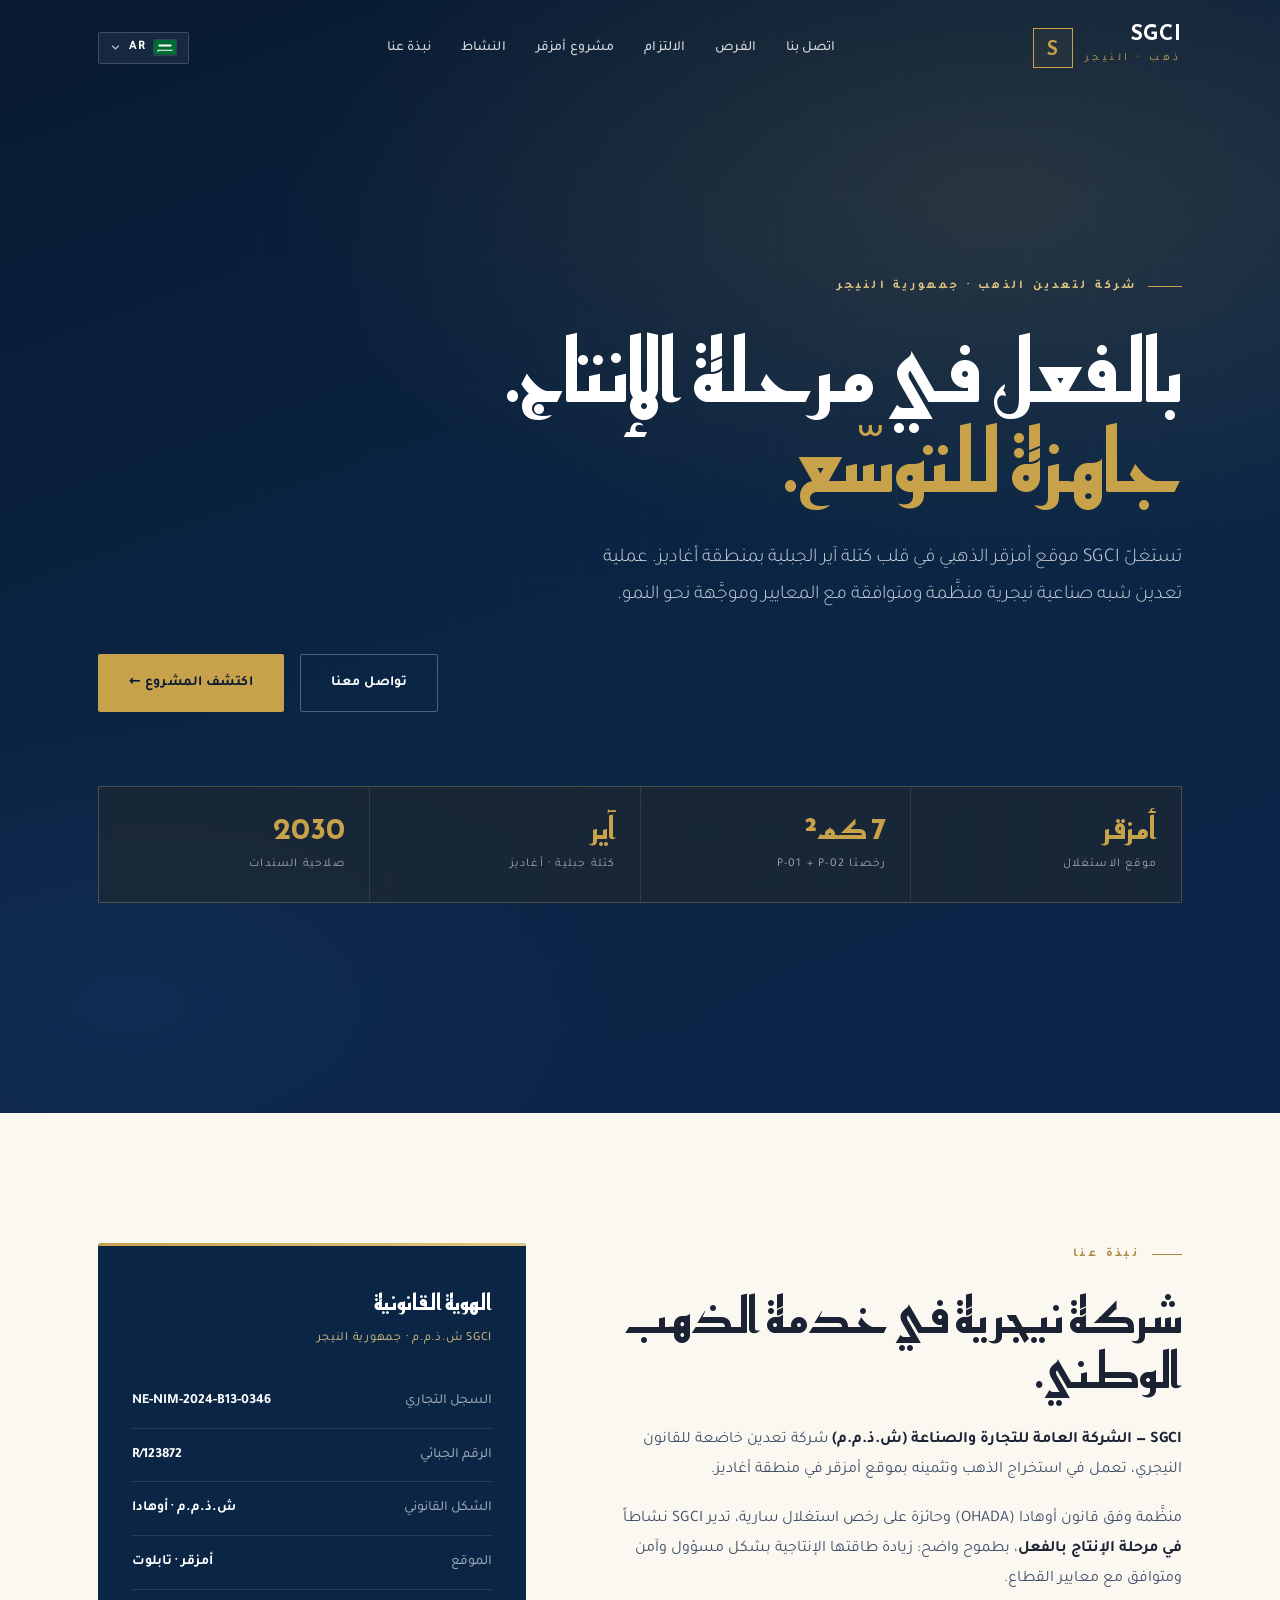
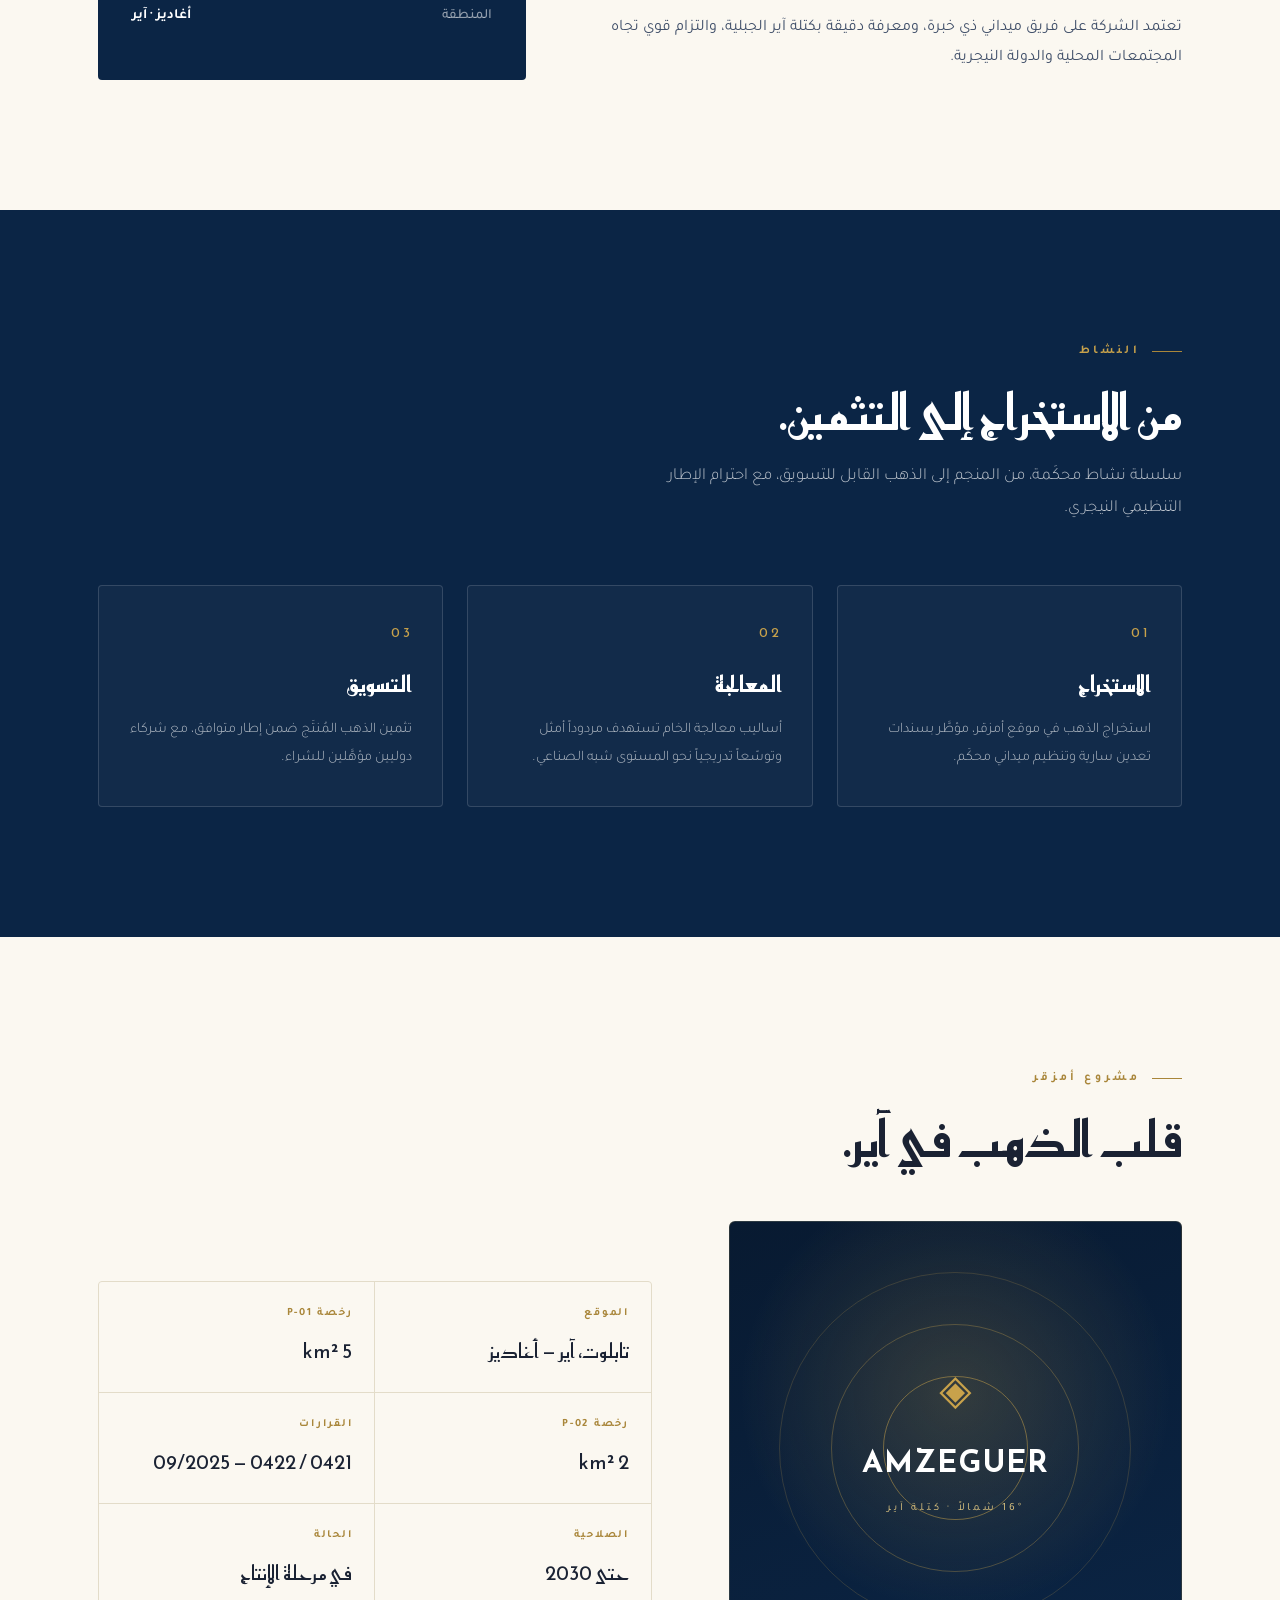
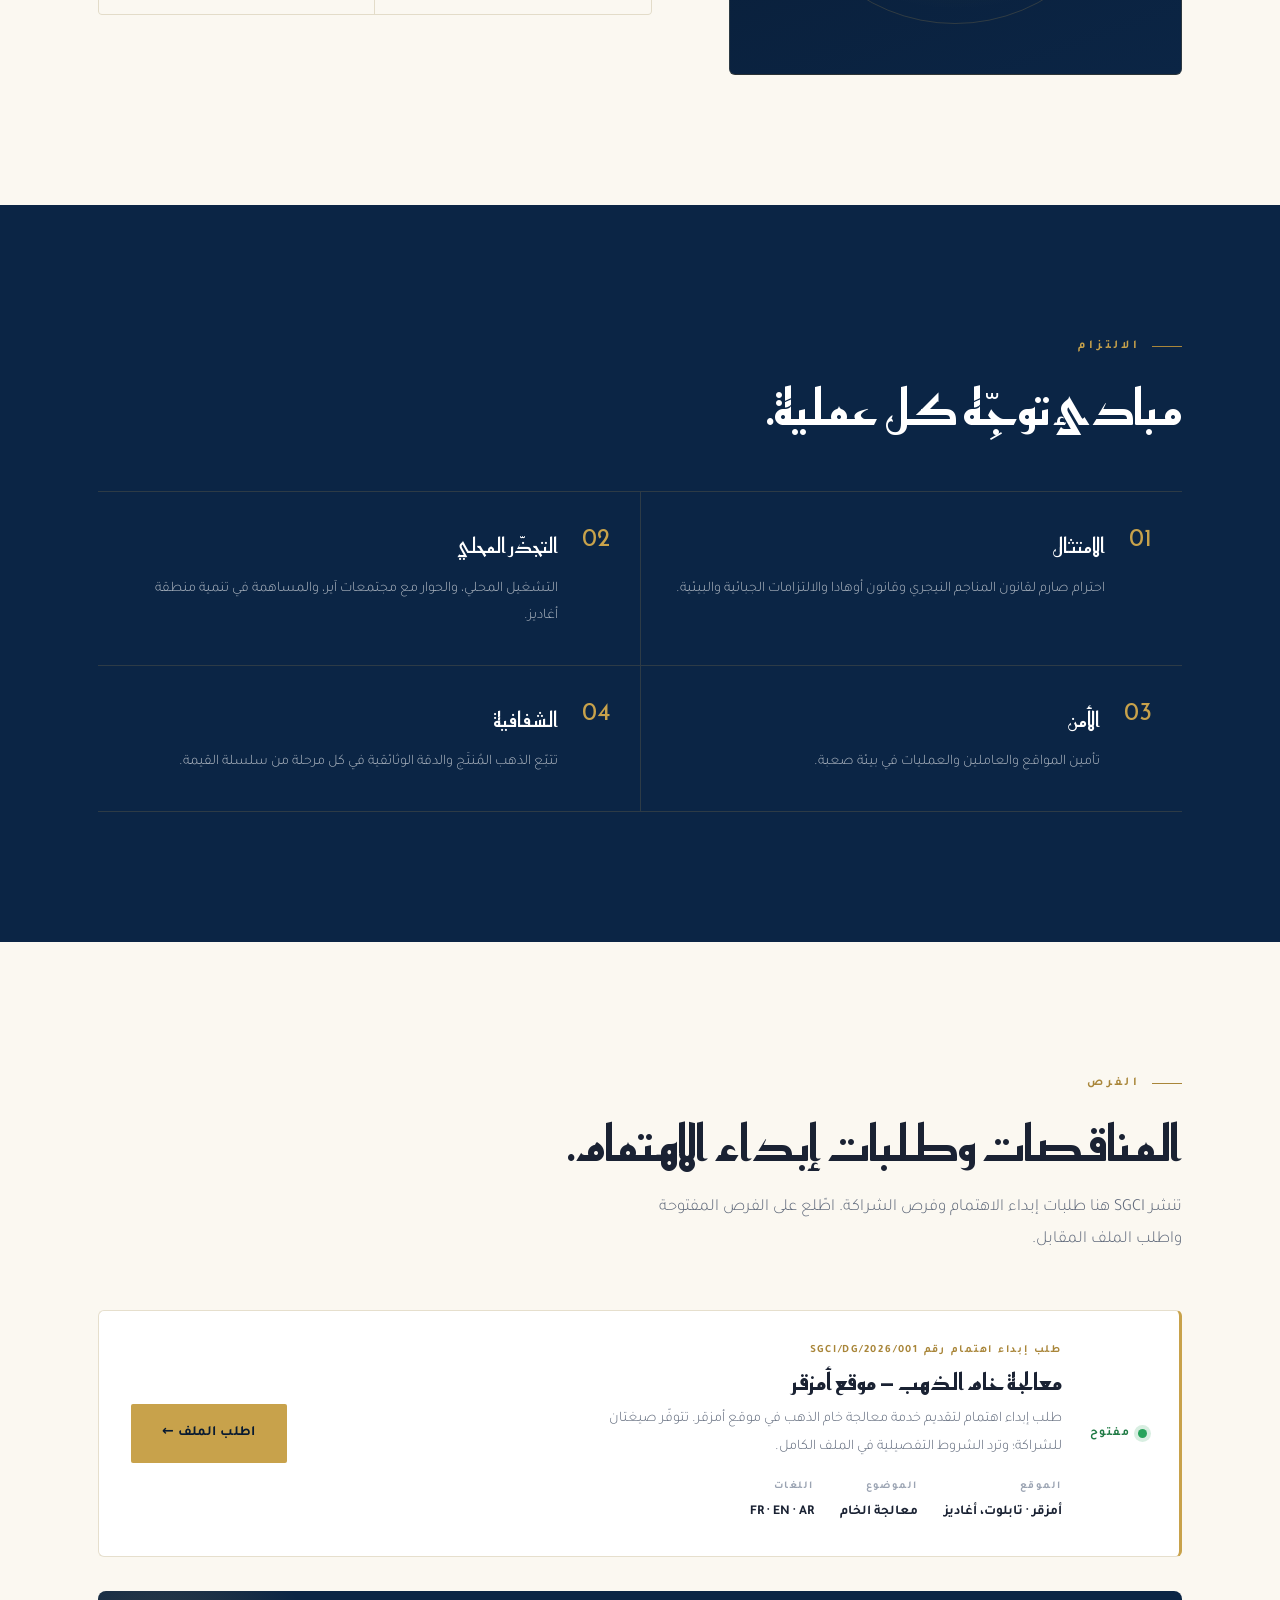
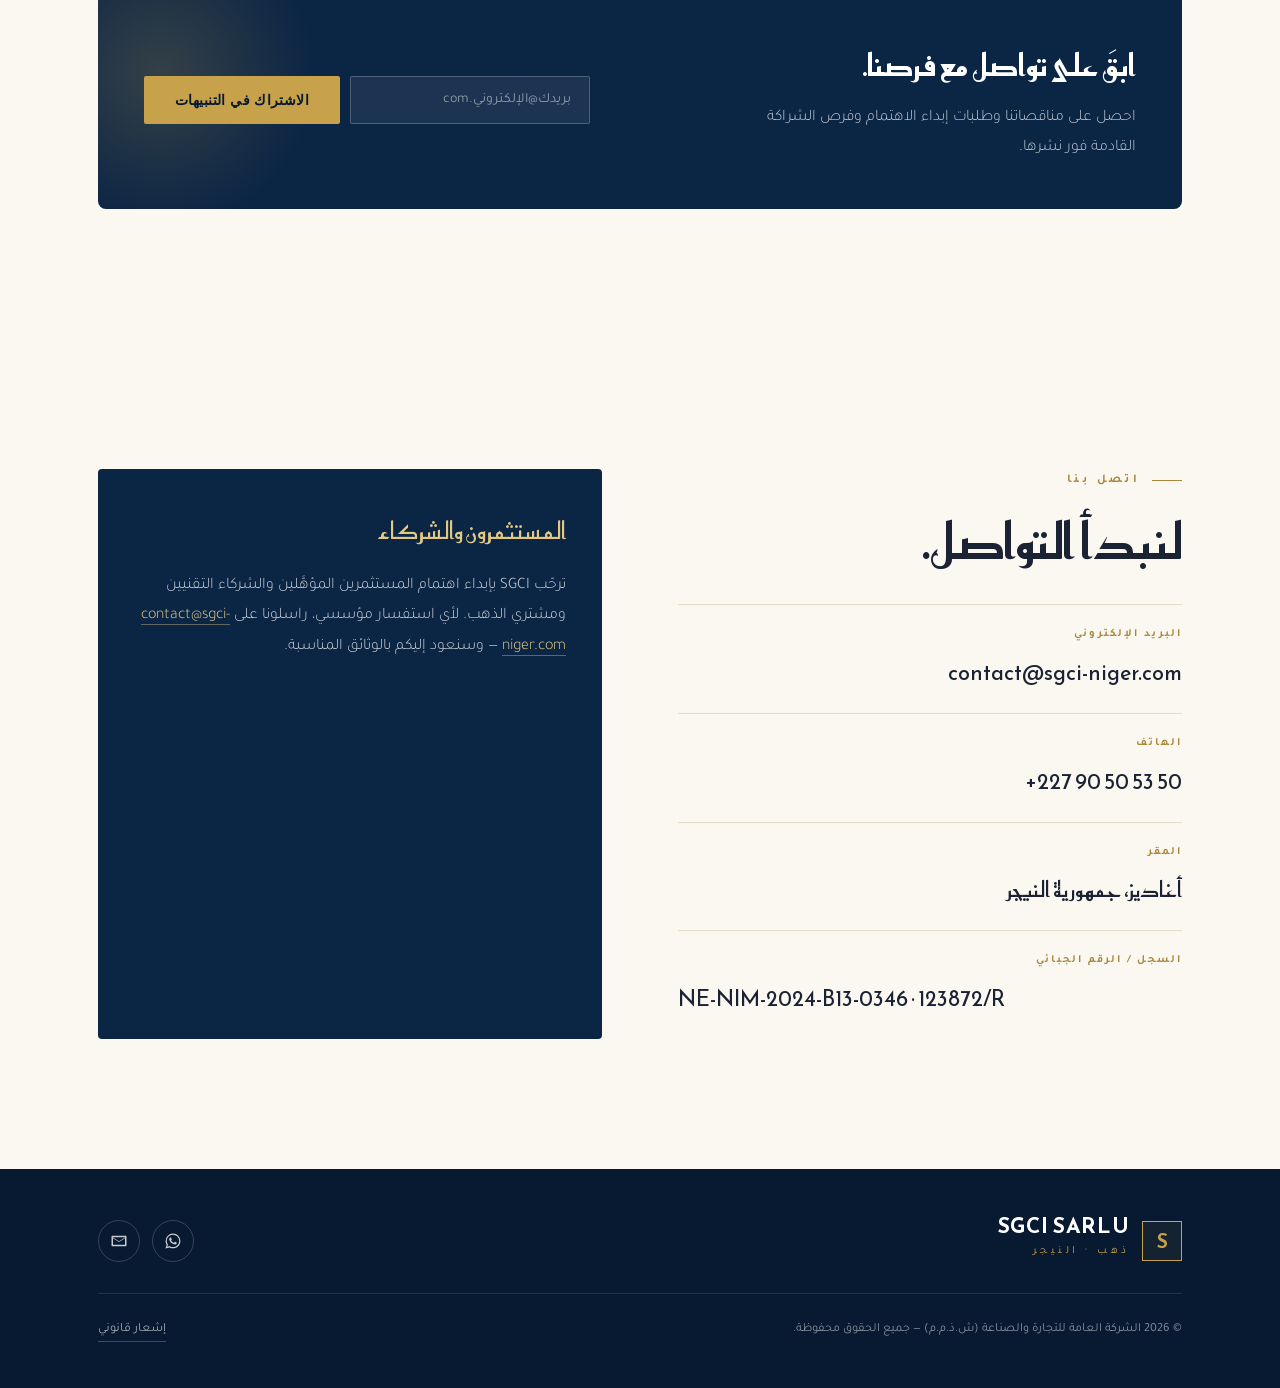
==== ar/index.html @ db17736c "Site audit fixes and news section - Home page: source moved to src/index.html; one static page per l" ====
<!DOCTYPE html>
<!-- Generated by scripts/build_site.py from src/index.html — do not edit this file. -->
<html lang="ar" dir="rtl">
<head>
<meta charset="UTF-8" />
<meta name="viewport" content="width=device-width, initial-scale=1.0" />
<title>SGCI — منجم ذهب أمزقر، النيجر</title>
<meta name="description" id="meta-desc" content="SGCI ش.ذ.م.م — شركة نيجرية لتعدين الذهب. استغلال شبه صناعي لموقع أمزقر، كتلة آير الجبلية، منطقة أغاديز. في مرحلة الإنتاج بالفعل." />
<meta name="theme-color" content="#0B2545" />
<meta property="og:type" content="website" />
<meta property="og:title" content="SGCI — منجم ذهب أمزقر، النيجر" />
<meta property="og:description" content="SGCI ش.ذ.م.م — شركة نيجرية لتعدين الذهب. استغلال شبه صناعي لموقع أمزقر، كتلة آير الجبلية، منطقة أغاديز. في مرحلة الإنتاج بالفعل." />
<meta property="og:url" content="https://www.sgci-niger.com/ar" />
<meta property="og:locale" content="ar_AR" />
<meta property="og:site_name" content="SGCI SARLU" />
<meta property="og:image" content="https://www.sgci-niger.com/og-image.png" />
<meta property="og:image:width" content="1200" />
<meta property="og:image:height" content="630" />
<meta name="twitter:card" content="summary_large_image" />
<meta name="twitter:image" content="https://www.sgci-niger.com/og-image.png" />
<link rel="icon" href="data:image/svg+xml,%3Csvg xmlns='http://www.w3.org/2000/svg' viewBox='0 0 64 64'%3E%3Crect width='64' height='64' fill='%230B2545'/%3E%3Crect x='9' y='9' width='46' height='46' fill='none' stroke='%23c8a24b' stroke-width='3'/%3E%3Ctext x='32' y='44' text-anchor='middle' font-family='Georgia,serif' font-size='34' font-weight='600' fill='%23c8a24b'%3ES%3C/text%3E%3C/svg%3E" />
<link rel="canonical" href="https://www.sgci-niger.com/ar" />
<link rel="alternate" hreflang="fr" href="https://www.sgci-niger.com/" />
<link rel="alternate" hreflang="en" href="https://www.sgci-niger.com/en" />
<link rel="alternate" hreflang="ar" href="https://www.sgci-niger.com/ar" />
<link rel="alternate" hreflang="x-default" href="https://www.sgci-niger.com/" />
<script type="application/ld+json">{"@context":"https://schema.org","@type":"Organization","name":"SGCI SARLU","legalName":"Société Générale de Commerce et de l'Industrie SARLU","url":"https://www.sgci-niger.com","email":"contact@sgci-niger.com","telephone":"+227 90 50 53 50","address":{"@type":"PostalAddress","addressLocality":"Agadez","addressCountry":"NE"}}</script>
<link rel="preconnect" href="https://fonts.googleapis.com" />
<link rel="preconnect" href="https://fonts.gstatic.com" crossorigin />
<link href="https://fonts.googleapis.com/css2?family=Fraunces:ital,opsz,wght@0,9..144,300..700;1,9..144,300..600&family=Manrope:wght@300..700&family=Reem+Kufi:wght@400..700&family=Tajawal:wght@300;400;500;700&display=swap" rel="stylesheet" />
<style>
  :root{
    --navy:#0B2545;
    --navy-deep:#081a31;
    --navy-soft:#13305a;
    --navy-line:rgba(200,162,75,.18);
    --gold:#c8a24b;
    --gold-light:#e2c882;
    --gold-deep:#a9863a;
    --cream:#f4efe4;
    --bone:#fbf8f1;
    --ink:#1a2233;
    --muted:#5c6678;
    --font-display:'Fraunces',Georgia,serif;
    --font-body:'Manrope',system-ui,sans-serif;
    --maxw:1180px;
  }
  *{box-sizing:border-box;margin:0;padding:0}
  html{scroll-behavior:smooth}
  body{
    font-family:var(--font-body);
    color:var(--ink);
    background:var(--bone);
    line-height:1.65;
    -webkit-font-smoothing:antialiased;
    overflow-x:hidden;
  }
  /* Arabic typography */
  html[lang="ar"]{--font-display:'Reem Kufi',serif;--font-body:'Tajawal',system-ui,sans-serif}
  html[lang="ar"] body{line-height:1.9}
  html[dir="rtl"] .nav-links{flex-direction:row-reverse}
  html[dir="rtl"] .hero-cta,
  html[dir="rtl"] .brand{flex-direction:row-reverse}

  a{color:inherit;text-decoration:none}
  img,svg{display:block;max-width:100%}
  .wrap{max-width:var(--maxw);margin-inline:auto;padding-inline:clamp(20px,5vw,48px)}

  /* ---------- HEADER ---------- */
  header{
    position:fixed;inset-block-start:0;inset-inline:0;z-index:100;
    transition:background .4s ease,box-shadow .4s ease,padding .4s ease;
    padding-block:22px;
  }
  header.scrolled{
    background:rgba(8,26,49,.94);
    backdrop-filter:blur(14px);
    padding-block:14px;
    box-shadow:0 1px 0 var(--navy-line);
  }
  .nav-inner{display:flex;align-items:center;justify-content:space-between;gap:24px}
  .brand{display:flex;align-items:center;gap:12px}
  .brand-mark{
    width:40px;height:40px;border:1.5px solid var(--gold);
    display:grid;place-items:center;color:var(--gold);
    font-family:var(--font-display);font-weight:600;font-size:20px;
    background:rgba(200,162,75,.06);
  }
  .brand-txt b{color:#fff;font-family:var(--font-display);font-size:21px;letter-spacing:.04em;display:block;line-height:1}
  .brand-txt span{color:var(--gold);font-size:11px;letter-spacing:.32em;text-transform:uppercase}
  .nav-links{display:flex;align-items:center;gap:30px;list-style:none}
  .nav-links a{color:rgba(255,255,255,.82);font-size:14px;font-weight:500;letter-spacing:.01em;transition:color .25s;position:relative}
  .nav-links a::after{content:"";position:absolute;inset-block-end:-6px;inset-inline-start:0;width:0;height:1px;background:var(--gold);transition:width .3s}
  .nav-links a:hover{color:#fff}
  .nav-links a:hover::after{width:100%}

  /* language switcher */
  .lang{position:relative}
  .lang-btn{
    display:flex;align-items:center;gap:9px;cursor:pointer;
    background:rgba(255,255,255,.06);border:1px solid rgba(255,255,255,.16);
    color:#fff;padding:7px 12px;font-family:var(--font-body);font-size:13px;font-weight:600;
    letter-spacing:.04em;transition:border-color .25s,background .25s;border-radius:2px;
  }
  .lang-btn:hover{border-color:var(--gold);background:rgba(200,162,75,.12)}
  .lang-btn .flag{width:22px;height:15px;border-radius:1px;overflow:hidden;flex:0 0 auto;box-shadow:0 0 0 1px rgba(255,255,255,.12)}
  .lang-btn .chev{width:9px;height:9px;opacity:.7;transition:transform .25s}
  .lang.open .lang-btn .chev{transform:rotate(180deg)}
  .lang-menu{
    position:absolute;inset-block-start:calc(100% + 10px);inset-inline-end:0;min-width:170px;
    background:#0e2444;border:1px solid var(--navy-line);border-radius:4px;
    box-shadow:0 18px 50px rgba(0,0,0,.45);overflow:hidden;
    opacity:0;visibility:hidden;transform:translateY(-8px);transition:.25s;
  }
  .lang.open .lang-menu{opacity:1;visibility:visible;transform:translateY(0)}
  .lang-opt{display:flex;align-items:center;gap:12px;padding:11px 15px;cursor:pointer;color:rgba(255,255,255,.85);font-size:14px;font-weight:500;transition:background .2s}
  .lang-opt .flag{width:26px;height:18px;border-radius:2px;overflow:hidden;flex:0 0 auto;box-shadow:0 0 0 1px rgba(255,255,255,.12)}
  .lang-opt:hover{background:rgba(200,162,75,.14);color:#fff}
  .lang-opt.active{color:var(--gold)}
  .lang-opt .tick{margin-inline-start:auto;color:var(--gold);font-size:13px}

  .burger{display:none;flex-direction:column;gap:5px;cursor:pointer;padding:6px}
  .burger span{width:24px;height:2px;background:#fff;transition:.3s}

  /* ---------- HERO ---------- */
  .hero{
    position:relative;min-height:100vh;display:flex;align-items:center;
    background:
      radial-gradient(1200px 600px at 78% 18%,rgba(200,162,75,.16),transparent 60%),
      radial-gradient(900px 500px at 10% 90%,rgba(19,48,90,.6),transparent 55%),
      linear-gradient(160deg,var(--navy-deep),var(--navy) 55%,#0c264a);
    color:#fff;overflow:hidden;
  }
  .hero::before{
    content:"";position:absolute;inset:0;
    background-image:linear-gradient(rgba(255,255,255,.03) 1px,transparent 1px),linear-gradient(90deg,rgba(255,255,255,.03) 1px,transparent 1px);
    background-size:64px 64px;
    -webkit-mask-image:radial-gradient(circle at 70% 40%,#000,transparent 75%);
            mask-image:radial-gradient(circle at 70% 40%,#000,transparent 75%);
    opacity:.6;
  }
  .hero-inner{position:relative;z-index:2;padding-block:140px 80px;width:100%}
  .eyebrow{
    display:inline-flex;align-items:center;gap:11px;font-size:12px;letter-spacing:.26em;
    text-transform:uppercase;color:var(--gold-light);font-weight:600;margin-block-end:30px;
  }
  .eyebrow::before{content:"";width:34px;height:1px;background:var(--gold)}
  .hero h1{
    font-family:var(--font-display);font-weight:340;font-size:clamp(2.7rem,7vw,5.4rem);
    line-height:1.04;letter-spacing:-.01em;max-width:16ch;
  }
  .hero h1 em{font-style:italic;color:var(--gold);display:block}
  html[lang="ar"] .hero h1{font-weight:600;letter-spacing:0}
  html[lang="ar"] .hero h1 em{font-style:normal}
  .hero p.lead{margin-block:32px 40px;font-size:clamp(1.05rem,1.6vw,1.22rem);color:rgba(255,255,255,.78);max-width:54ch;font-weight:300}
  .hero-cta{display:flex;gap:16px;flex-wrap:wrap}
  .btn{
    display:inline-flex;align-items:center;gap:10px;padding:15px 30px;font-size:14px;font-weight:600;
    letter-spacing:.03em;border-radius:2px;transition:.3s;cursor:pointer;border:1px solid transparent;
  }
  .btn-gold{background:var(--gold);color:var(--navy-deep)}
  .btn-gold:hover{background:var(--gold-light);transform:translateY(-2px)}
  .btn-ghost{border-color:rgba(255,255,255,.28);color:#fff}
  .btn-ghost:hover{border-color:var(--gold);color:var(--gold-light)}

  .hero-stats{
    display:grid;grid-template-columns:repeat(4,1fr);gap:1px;margin-block-start:74px;
    background:var(--navy-line);border:1px solid var(--navy-line);
  }
  .stat{background:rgba(8,22,42,.55);padding:26px 24px;backdrop-filter:blur(4px)}
  .stat b{font-family:var(--font-display);font-size:clamp(1.5rem,2.4vw,2rem);color:var(--gold);display:block;line-height:1}
  .stat span{font-size:12px;letter-spacing:.1em;text-transform:uppercase;color:rgba(255,255,255,.6);margin-block-start:9px;display:block}

  /* ---------- SECTION COMMON ---------- */
  section{padding-block:clamp(70px,11vw,130px)}
  .sec-eyebrow{font-size:12px;letter-spacing:.28em;text-transform:uppercase;color:var(--gold-deep);font-weight:700;display:flex;align-items:center;gap:12px;margin-block-end:22px}
  .sec-eyebrow::before{content:"";width:30px;height:1px;background:var(--gold-deep)}
  h2.sec-title{font-family:var(--font-display);font-weight:380;font-size:clamp(1.9rem,4vw,3.1rem);line-height:1.12;letter-spacing:-.01em;max-width:20ch}
  html[lang="ar"] h2.sec-title{font-weight:600;letter-spacing:0}
  .lead-2{color:var(--muted);font-size:1.06rem;max-width:60ch;margin-block-start:20px;font-weight:300}

  .dark{background:var(--navy);color:#fff}
  .dark .sec-eyebrow,.dark .sec-eyebrow::before{color:var(--gold)}
  .dark .lead-2{color:rgba(255,255,255,.72)}

  /* about */
  .about-grid{display:grid;grid-template-columns:1.15fr .85fr;gap:clamp(40px,6vw,90px);align-items:start}
  .about-body p{margin-block-start:18px;color:#41506a}
  .about-body p:first-child{margin-block-start:26px}
  .about-body strong{color:var(--ink)}
  .legal-card{background:var(--navy);color:#fff;padding:38px 34px;border-radius:4px;position:relative;overflow:hidden}
  .legal-card::before{content:"";position:absolute;inset-block-start:0;inset-inline-start:0;width:100%;height:3px;background:linear-gradient(90deg,var(--gold),var(--gold-light))}
  .legal-card h3{font-family:var(--font-display);font-weight:400;font-size:1.4rem;color:#fff}
  .legal-card .sub{font-size:12.5px;letter-spacing:.06em;color:var(--gold-light);margin-block:4px 24px}
  .legal-row{display:flex;justify-content:space-between;gap:20px;padding-block:13px;border-block-end:1px solid rgba(255,255,255,.1);font-size:14px}
  .legal-row:last-child{border:0}
  .legal-row .k{color:rgba(255,255,255,.55);font-weight:500}
  .legal-row .v{color:#fff;font-weight:600;text-align:end}

  /* activity cards */
  .cards{display:grid;grid-template-columns:repeat(3,1fr);gap:24px;margin-block-start:60px}
  .card{padding:34px 30px;border:1px solid rgba(255,255,255,.14);border-radius:4px;background:rgba(255,255,255,.03);transition:.35s;position:relative}
  .card:hover{background:rgba(200,162,75,.07);border-color:var(--gold);transform:translateY(-4px)}
  .card .num{font-family:var(--font-display);font-size:14px;color:var(--gold);letter-spacing:.2em}
  .card h3{font-family:var(--font-display);font-weight:420;font-size:1.4rem;margin-block:16px 12px;color:#fff}
  html[lang="ar"] .card h3,html[lang="ar"] .legal-card h3{font-weight:700}
  .card p{color:rgba(255,255,255,.68);font-size:14.5px;font-weight:300}

  /* project */
  .proj-grid{display:grid;grid-template-columns:.9fr 1.1fr;gap:clamp(40px,6vw,80px);align-items:center}
  .proj-emblem{
    aspect-ratio:1;border:1px solid var(--navy-line);border-radius:6px;
    background:
      radial-gradient(circle at 50% 38%,rgba(200,162,75,.22),transparent 60%),
      linear-gradient(160deg,var(--navy-deep),var(--navy));
    display:grid;place-items:center;position:relative;overflow:hidden;color:#fff;text-align:center;
  }
  .proj-emblem .rings{position:absolute;inset:0;display:grid;place-items:center}
  .proj-emblem .rings span{position:absolute;border:1px solid rgba(200,162,75,.2);border-radius:50%}
  .proj-emblem .rings span:nth-child(1){width:78%;height:78%}
  .proj-emblem .rings span:nth-child(2){width:55%;height:55%;border-color:rgba(200,162,75,.32)}
  .proj-emblem .rings span:nth-child(3){width:32%;height:32%;border-color:rgba(200,162,75,.5)}
  .proj-emblem .core{position:relative;z-index:2}
  .proj-emblem .diamond{font-size:42px;color:var(--gold);line-height:1}
  .proj-emblem b{display:block;font-family:var(--font-display);font-size:1.9rem;letter-spacing:.04em;margin-block-start:14px}
  .proj-emblem small{display:block;font-size:11px;letter-spacing:.25em;color:var(--gold-light);margin-block-start:8px}
  .proj-data{display:grid;grid-template-columns:1fr 1fr;gap:1px;background:#e3dcc9;border:1px solid #e3dcc9;border-radius:4px;overflow:hidden}
  .proj-cell{background:var(--bone);padding:22px 22px}
  .proj-cell .k{font-size:11px;letter-spacing:.16em;text-transform:uppercase;color:var(--gold-deep);font-weight:700}
  .proj-cell .v{font-family:var(--font-display);font-size:1.25rem;color:var(--ink);margin-block-start:7px}

  /* values */
  .values-grid{display:grid;grid-template-columns:repeat(2,1fr);gap:0;margin-block-start:56px;border-block-start:1px solid var(--navy-line)}
  .value{display:flex;gap:24px;padding:34px 30px;border-block-end:1px solid var(--navy-line);border-inline-end:1px solid var(--navy-line)}
  .value:nth-child(2n){border-inline-end:0}
  .value .vn{font-family:var(--font-display);font-size:1.5rem;color:var(--gold);flex:0 0 auto;line-height:1}
  .value h3{font-family:var(--font-display);font-weight:420;font-size:1.3rem;color:#fff;margin-block-end:10px}
  .value p{color:rgba(255,255,255,.68);font-size:14.5px;font-weight:300}

  /* contact */
  .contact-grid{display:grid;grid-template-columns:1fr 1fr;gap:clamp(40px,6vw,80px);align-items:start}
  .contact-list{margin-block-start:34px}
  .contact-item{padding-block:20px;border-block-start:1px solid #e3dcc9}
  .contact-item .k{font-size:11px;letter-spacing:.18em;text-transform:uppercase;color:var(--gold-deep);font-weight:700}
  .contact-item .v{font-family:var(--font-display);font-size:1.35rem;color:var(--ink);margin-block-start:6px}
  .contact-item .v a:hover{color:var(--gold-deep)}
  .invest{background:var(--navy);color:#fff;padding:40px 36px;border-radius:4px;align-self:stretch}
  .invest h3{font-family:var(--font-display);font-weight:420;font-size:1.5rem;color:var(--gold-light);margin-block-end:16px}
  .invest p{color:rgba(255,255,255,.78);font-weight:300}
  .invest p a{color:var(--gold-light);border-block-end:1px solid rgba(226,200,130,.4)}

  /* footer */
  footer{background:var(--navy-deep);color:#fff;padding-block:46px}
  .foot-inner{display:flex;align-items:center;justify-content:space-between;gap:24px;flex-wrap:wrap}
  .foot-brand{display:flex;align-items:center;gap:12px}
  .foot-copy{font-size:12.5px;color:rgba(255,255,255,.5);max-width:60ch}

  /* reveal */
  .reveal{opacity:0;transform:translateY(26px);transition:opacity .8s ease,transform .8s ease}
  .reveal.in{opacity:1;transform:none}

  /* opportunities */
  .opp-list{margin-block-start:54px;display:grid;gap:22px}
  .opp-card{
    display:grid;grid-template-columns:auto 1fr auto;align-items:center;gap:28px;
    background:#fff;border:1px solid #e6dfcd;border-inline-start:3px solid var(--gold);
    border-radius:6px;padding:30px 32px;transition:.3s;
  }
  .opp-card:hover{box-shadow:0 18px 44px rgba(11,37,69,.1);transform:translateY(-3px)}
  .opp-status{display:flex;align-items:center;gap:8px;font-size:12px;font-weight:700;letter-spacing:.12em;text-transform:uppercase;color:#1f7a44;white-space:nowrap}
  .opp-status .dot{width:9px;height:9px;border-radius:50%;background:#27a35b;box-shadow:0 0 0 4px rgba(39,163,91,.18)}
  .opp-ref{font-size:11px;letter-spacing:.16em;text-transform:uppercase;color:var(--gold-deep);font-weight:700}
  .opp-body h3{font-family:var(--font-display);font-weight:440;font-size:1.45rem;color:var(--ink);margin-block:6px 10px;line-height:1.2}
  html[lang="ar"] .opp-body h3{font-weight:700}
  .opp-body p{color:var(--muted);font-size:14.5px;font-weight:300;max-width:62ch}
  .opp-meta{display:flex;flex-wrap:wrap;gap:26px;margin-block-start:16px}
  .opp-meta span{display:flex;flex-direction:column;gap:3px}
  .opp-meta b{font-size:10.5px;letter-spacing:.14em;text-transform:uppercase;color:#9aa3b2;font-weight:700}
  .opp-meta i{font-style:normal;font-size:13.5px;color:var(--ink);font-weight:600}
  .opp-cta{white-space:nowrap}

  /* subscribe */
  .subscribe{
    margin-block-start:34px;background:var(--navy);border-radius:8px;color:#fff;
    padding:clamp(30px,4vw,46px);display:flex;align-items:center;justify-content:space-between;
    gap:36px;flex-wrap:wrap;position:relative;overflow:hidden;
  }
  .subscribe::before{content:"";position:absolute;inset-block-start:-40%;inset-inline-end:-10%;width:340px;height:340px;border-radius:50%;background:radial-gradient(circle,rgba(200,162,75,.22),transparent 65%)}
  .sub-txt{position:relative;z-index:2}
  .sub-txt h3{font-family:var(--font-display);font-weight:420;font-size:clamp(1.4rem,2.4vw,1.9rem);color:#fff}
  html[lang="ar"] .sub-txt h3{font-weight:600}
  .sub-txt p{color:rgba(255,255,255,.74);font-weight:300;margin-block-start:8px;max-width:46ch}
  .sub-form{position:relative;z-index:2;display:flex;gap:10px;flex-wrap:wrap}
  .sub-form input{
    background:rgba(255,255,255,.07);border:1px solid rgba(255,255,255,.22);color:#fff;
    padding:14px 18px;border-radius:2px;font-family:var(--font-body);font-size:14px;min-width:240px;
  }
  .sub-form input::placeholder{color:rgba(255,255,255,.5)}
  .sub-form input:focus{outline:none;border-color:var(--gold)}

  /* footer + socials */
  .foot-top{display:flex;align-items:center;justify-content:space-between;gap:24px;flex-wrap:wrap;padding-block-end:26px;border-block-end:1px solid rgba(255,255,255,.1)}
  .foot-bottom{padding-block-start:24px}
  .socials{display:flex;gap:12px}
  .soc{
    width:42px;height:42px;display:grid;place-items:center;border-radius:50%;
    border:1px solid rgba(255,255,255,.18);color:rgba(255,255,255,.78);transition:.28s;
  }
  .soc svg{width:18px;height:18px;fill:currentColor}
  .soc:hover{background:var(--gold);border-color:var(--gold);color:var(--navy-deep);transform:translateY(-3px)}
  .foot-copy{font-size:12.5px;color:rgba(255,255,255,.5);max-width:70ch}

  /* responsive */
  @media(max-width:900px){
    .nav-links{
      position:fixed;inset-block-start:0;inset-inline-end:0;height:100vh;width:min(78vw,320px);
      flex-direction:column;align-items:flex-start;justify-content:center;gap:26px;
      background:var(--navy-deep);padding:60px 40px;transform:translateX(110%);transition:transform .4s;z-index:90;
    }
    html[dir="rtl"] .nav-links{inset-inline-end:auto;inset-inline-start:0;transform:translateX(-110%)}
    .nav-links.show{transform:translateX(0)}
    .nav-links a{font-size:18px}
    .burger{display:flex}
    .about-grid,.proj-grid,.contact-grid{grid-template-columns:1fr}
    .cards{grid-template-columns:1fr}
    .values-grid{grid-template-columns:1fr}
    .value{border-inline-end:0}
    .hero-stats{grid-template-columns:repeat(2,1fr)}
    .opp-card{grid-template-columns:1fr;gap:18px}
    .opp-cta{justify-self:start}
    .subscribe{flex-direction:column;align-items:flex-start}
    .sub-form{width:100%}
    .sub-form input{flex:1;min-width:0}
  }
  @media(max-width:520px){
    .hero-stats{grid-template-columns:1fr 1fr}
    .proj-data{grid-template-columns:1fr}
    .brand-txt span{display:none}
  }

  /* skip link, accessibility */
  .skip{position:absolute;inset-inline-start:-999px;inset-block-start:0;z-index:200;background:var(--gold);color:var(--navy-deep);padding:10px 16px;font-weight:700;font-size:14px}
  .skip:focus{inset-inline-start:12px;inset-block-start:12px}
  @media (prefers-reduced-motion:reduce){
    html{scroll-behavior:auto}
    *,*::before,*::after{animation:none!important;transition:none!important}
    .reveal{opacity:1;transform:none}
  }
  /* subscribe confirmation, footer legal link */
  .sub-ok{display:none;flex-basis:100%;color:var(--gold-light);font-size:14px;font-weight:500}
  .sub-ok.show{display:block}
  .foot-bottom{display:flex;align-items:center;justify-content:space-between;gap:18px;flex-wrap:wrap}
  .foot-legal{font-size:12.5px;color:rgba(255,255,255,.62);border-block-end:1px solid rgba(255,255,255,.22);transition:color .25s,border-color .25s}
  .foot-legal:hover{color:var(--gold-light);border-color:var(--gold)}
  /* menu: keep entries on one line between tablet and desktop widths */
  .nav-links a,.brand-txt span{white-space:nowrap}
  @media(min-width:901px) and (max-width:1160px){.nav-links{gap:18px}.nav-links a{font-size:13.5px}.nav-inner{gap:16px}}
  /* news */
  .news{background:var(--cream)}
  .news-grid{margin-block-start:54px;display:grid;grid-template-columns:repeat(3,1fr);gap:26px}
  .news-card{background:#fff;border:1px solid #e6dfcd;border-radius:6px;overflow:hidden;display:flex;flex-direction:column;transition:box-shadow .3s,transform .3s}
  .news-card:hover{box-shadow:0 18px 44px rgba(11,37,69,.1);transform:translateY(-3px)}
  .news-img{display:block;aspect-ratio:16/10;overflow:hidden;background:var(--navy)}
  .news-img img{width:100%;height:100%;object-fit:cover;display:block;transition:transform .6s ease}
  .news-card:hover .news-img img{transform:scale(1.03)}
  .news-body{padding:26px 28px 30px;display:flex;flex-direction:column;gap:10px;flex:1}
  .news-body h3{font-family:var(--font-display);font-weight:440;font-size:1.3rem;line-height:1.22;color:var(--ink)}
  html[lang="ar"] .news-body h3{font-weight:700}
  .news-body h3 a{color:inherit}
  .news-body p{color:var(--muted);font-size:14.5px;font-weight:300}
  .news-more{margin-block-start:auto;padding-block-start:8px;font-size:12px;font-weight:700;letter-spacing:.14em;text-transform:uppercase;color:var(--gold-deep)}
  .news-more:hover{color:var(--navy)}
  .news-card.feature{grid-column:1/-1;display:grid;grid-template-columns:1.15fr 1fr}
  .news-card.feature .news-img{aspect-ratio:auto;min-height:340px}
  .news-card.feature .news-body{padding:clamp(28px,4vw,48px);justify-content:center;gap:14px}
  .news-card.feature .news-body h3{font-size:clamp(1.45rem,2.4vw,2rem)}
  .news-card.feature .news-body p{font-size:15.5px}
  .news-card.feature .news-more{margin-block-start:10px}
  @media(max-width:900px){
    .news-grid{grid-template-columns:1fr}
    .news-card.feature{grid-template-columns:1fr}
    .news-card.feature .news-img{aspect-ratio:16/10;min-height:0}
  }
</style>
</head>
<body>

<!-- ===== HIDDEN SVG FLAG DEFS ===== -->
<svg width="0" height="0" style="position:absolute" aria-hidden="true">
  <defs>
    <!-- France -->
    <g id="flag-fr-src"><rect width="8" height="16" x="0" fill="#0b2570"/><rect width="8" height="16" x="8" fill="#fff"/><rect width="8" height="16" x="16" fill="#e1112c"/></g>
    <!-- UK -->
    <g id="flag-gb-src"><clipPath id="gbclip"><rect width="60" height="30"/></clipPath><g clip-path="url(#gbclip)"><rect width="60" height="30" fill="#012169"/><path d="M0,0 60,30 M60,0 0,30" stroke="#fff" stroke-width="6"/><path d="M0,0 60,30 M60,0 0,30" stroke="#C8102E" stroke-width="4"/><path d="M30,0 V30 M0,15 H60" stroke="#fff" stroke-width="10"/><path d="M30,0 V30 M0,15 H60" stroke="#C8102E" stroke-width="6"/></g></g>
    <!-- Saudi Arabia -->
    <g id="flag-sa-src"><rect width="24" height="16" fill="#006c35"/><rect x="3.5" y="10.6" width="17" height="1" rx="0.5" fill="#fff"/><rect x="3.5" y="11.6" width="2" height="0.9" rx="0.4" fill="#fff"/><rect x="5" y="4.8" width="14" height="2.2" rx="0.4" fill="#fff"/></g>
  </defs>
</svg>

<a class="skip" href="#main" data-i18n="skip">انتقل إلى المحتوى</a>
<header id="hdr">
  <div class="wrap nav-inner">
    <a href="#top" class="brand">
      <div class="brand-mark">S</div>
      <div class="brand-txt"><b>SGCI</b><span data-i18n="brand.sub">ذهب · النيجر</span></div>
    </a>
    <ul class="nav-links" id="navlinks">
      <li><a href="#about" data-i18n="nav.about">نبذة عنا</a></li>
      <li><a href="#activity" data-i18n="nav.activity">النشاط</a></li>
      <li><a href="#project" data-i18n="nav.project">مشروع أمزقر</a></li>
      <li><a href="#values" data-i18n="nav.values">الالتزام</a></li>
      <li><a href="#opportunities" data-i18n="nav.opps">الفرص</a></li>
      <li><a href="#contact" data-i18n="nav.contact">اتصل بنا</a></li>
    </ul>
    <div style="display:flex;align-items:center;gap:14px">
      <div class="lang" id="lang">
        <button class="lang-btn" id="langBtn" aria-haspopup="true" aria-expanded="false">
          <span class="flag"><svg viewBox="0 0 24 16"><use href="#flag-sa-src"/></svg></span>
          <span id="langCode">AR</span>
          <svg class="chev" viewBox="0 0 12 12"><path d="M2 4l4 4 4-4" stroke="currentColor" stroke-width="1.6" fill="none" stroke-linecap="round"/></svg>
        </button>
        <div class="lang-menu" id="langMenu" role="menu">
          <div class="lang-opt" data-lang="fr" role="menuitem"><span class="flag"><svg viewBox="0 0 24 16"><use href="#flag-fr-src"/></svg></span>Français<span class="tick">✓</span></div>
          <div class="lang-opt" data-lang="en" role="menuitem"><span class="flag"><svg viewBox="0 0 60 30"><use href="#flag-gb-src"/></svg></span>English<span class="tick">✓</span></div>
          <div class="lang-opt active" data-lang="ar" role="menuitem"><span class="flag"><svg viewBox="0 0 24 16"><use href="#flag-sa-src"/></svg></span>العربية<span class="tick">✓</span></div>
        </div>
      </div>
      <div class="burger" id="burger" aria-label="Menu"><span></span><span></span><span></span></div>
    </div>
  </div>
</header>

<main id="main">
<!-- ===== HERO ===== -->
<section class="hero" id="top">
  <div class="wrap hero-inner">
    <span class="eyebrow reveal" data-i18n="hero.badge">شركة لتعدين الذهب · جمهورية النيجر</span>
    <h1 class="reveal"><span data-i18n="hero.title1">بالفعل في مرحلة الإنتاج.</span> <em data-i18n="hero.title2">جاهزة للتوسّع.</em></h1>
    <p class="lead reveal" data-i18n="hero.text">تستغلّ SGCI موقع أمزقر الذهبي في قلب كتلة آير الجبلية بمنطقة أغاديز. عملية تعدين شبه صناعية نيجرية منظَّمة ومتوافقة مع المعايير وموجَّهة نحو النمو.</p>
    <div class="hero-cta reveal">
      <a href="#project" class="btn btn-gold" data-i18n="hero.cta1">اكتشف المشروع ←</a>
      <a href="#contact" class="btn btn-ghost" data-i18n="hero.cta2">تواصل معنا</a>
    </div>
    <div class="hero-stats reveal">
      <div class="stat"><b data-i18n="hero.s1v">أمزقر</b><span data-i18n="hero.s1l">موقع الاستغلال</span></div>
      <div class="stat"><b data-i18n="hero.s2v">7 كم²</b><span data-i18n="hero.s2l">رخصتا P-01 + P-02</span></div>
      <div class="stat"><b data-i18n="hero.s3v">آير</b><span data-i18n="hero.s3l">كتلة جبلية · أغاديز</span></div>
      <div class="stat"><b data-i18n="hero.s4v">2030</b><span data-i18n="hero.s4l">صلاحية السندات</span></div>
    </div>
  </div>
</section>

<!-- ===== ABOUT ===== -->
<section id="about">
  <div class="wrap about-grid">
    <div class="about-head reveal">
      <div class="sec-eyebrow" data-i18n="about.eyebrow">نبذة عنا</div>
      <h2 class="sec-title" data-i18n="about.title">شركة نيجرية في خدمة الذهب الوطني.</h2>
      <div class="about-body">
        <p data-i18n-html="about.p1"><strong>SGCI — الشركة العامة للتجارة والصناعة (ش.ذ.م.م)</strong> شركة تعدين خاضعة للقانون النيجري، تعمل في استخراج الذهب وتثمينه بموقع أمزقر في منطقة أغاديز.</p>
        <p data-i18n-html="about.p2">منظَّمة وفق قانون أوهادا (OHADA) وحائزة على رخص استغلال سارية، تدير SGCI نشاطاً <strong>في مرحلة الإنتاج بالفعل</strong>، بطموح واضح: زيادة طاقتها الإنتاجية بشكل مسؤول وآمن ومتوافق مع معايير القطاع.</p>
        <p data-i18n="about.p3">تعتمد الشركة على فريق ميداني ذي خبرة، ومعرفة دقيقة بكتلة آير الجبلية، والتزام قوي تجاه المجتمعات المحلية والدولة النيجرية.</p>
      </div>
    </div>
    <div class="legal-card reveal">
      <h3 data-i18n="legal.title">الهوية القانونية</h3>
      <div class="sub" data-i18n="legal.sub">SGCI ش.ذ.م.م · جمهورية النيجر</div>
      <div class="legal-row"><span class="k" data-i18n="legal.k1">السجل التجاري</span><span class="v">NE-NIM-2024-B13-0346</span></div>
      <div class="legal-row"><span class="k" data-i18n="legal.k2">الرقم الجبائي</span><span class="v">123872/R</span></div>
      <div class="legal-row"><span class="k" data-i18n="legal.k3">الشكل القانوني</span><span class="v" data-i18n="legal.v3">ش.ذ.م.م · أوهادا</span></div>
      <div class="legal-row"><span class="k" data-i18n="legal.k4">الموقع</span><span class="v" data-i18n="legal.v4">أمزقر · تابلوت</span></div>
      <div class="legal-row"><span class="k" data-i18n="legal.k5">المنطقة</span><span class="v" data-i18n="legal.v5">أغاديز · آير</span></div>
    </div>
  </div>
</section>

<!-- ===== ACTIVITY ===== -->
<section id="activity" class="dark">
  <div class="wrap">
    <div class="reveal">
      <div class="sec-eyebrow" data-i18n="activity.eyebrow">النشاط</div>
      <h2 class="sec-title" data-i18n="activity.title">من الاستخراج إلى التثمين.</h2>
      <p class="lead-2" data-i18n="activity.intro">سلسلة نشاط محكَمة، من المنجم إلى الذهب القابل للتسويق، مع احترام الإطار التنظيمي النيجري.</p>
    </div>
    <div class="cards">
      <div class="card reveal"><div class="num">01</div><h3 data-i18n="act.c1t">الاستخراج</h3><p data-i18n="act.c1p">استخراج الذهب في موقع أمزقر، مؤطَّر بسندات تعدين سارية وتنظيم ميداني محكَم.</p></div>
      <div class="card reveal"><div class="num">02</div><h3 data-i18n="act.c2t">المعالجة</h3><p data-i18n="act.c2p">أساليب معالجة الخام تستهدف مردوداً أمثل وتوسّعاً تدريجياً نحو المستوى شبه الصناعي.</p></div>
      <div class="card reveal"><div class="num">03</div><h3 data-i18n="act.c3t">التسويق</h3><p data-i18n="act.c3p">تثمين الذهب المُنتَج ضمن إطار متوافق، مع شركاء دوليين مؤهَّلين للشراء.</p></div>
    </div>
  </div>
</section>

<!-- ===== PROJECT ===== -->
<section id="project">
  <div class="wrap">
    <div class="reveal" style="margin-block-end:54px">
      <div class="sec-eyebrow" data-i18n="project.eyebrow">مشروع أمزقر</div>
      <h2 class="sec-title" data-i18n="project.title">قلب الذهب في آير.</h2>
    </div>
    <div class="proj-grid">
      <div class="proj-emblem reveal">
        <div class="rings"><span></span><span></span><span></span></div>
        <div class="core">
          <div class="diamond">◈</div>
          <b>AMZEGUER</b>
          <small data-i18n="project.tag">16° شمالاً · كتلة آير</small>
        </div>
      </div>
      <div class="proj-data reveal">
        <div class="proj-cell"><div class="k" data-i18n="project.k1">الموقع</div><div class="v" data-i18n="project.v1">تابلوت، آير — أغاديز</div></div>
        <div class="proj-cell"><div class="k" data-i18n="project.k2">رخصة P-01</div><div class="v">5 km²</div></div>
        <div class="proj-cell"><div class="k" data-i18n="project.k3">رخصة P-02</div><div class="v">2 km²</div></div>
        <div class="proj-cell"><div class="k" data-i18n="project.k4">القرارات</div><div class="v">0421 / 0422 — 09/2025</div></div>
        <div class="proj-cell"><div class="k" data-i18n="project.k5">الصلاحية</div><div class="v" data-i18n="project.v5">حتى 2030</div></div>
        <div class="proj-cell"><div class="k" data-i18n="project.k6">الحالة</div><div class="v" data-i18n="project.v6">في مرحلة الإنتاج</div></div>
      </div>
    </div>
  </div>
</section>

<!-- ===== VALUES ===== -->
<section id="values" class="dark">
  <div class="wrap">
    <div class="reveal">
      <div class="sec-eyebrow" data-i18n="values.eyebrow">الالتزام</div>
      <h2 class="sec-title" data-i18n="values.title">مبادئ توجِّه كل عملية.</h2>
    </div>
    <div class="values-grid">
      <div class="value reveal"><div class="vn">01</div><div><h3 data-i18n="val.v1t">الامتثال</h3><p data-i18n="val.v1p">احترام صارم لقانون المناجم النيجري وقانون أوهادا والالتزامات الجبائية والبيئية.</p></div></div>
      <div class="value reveal"><div class="vn">02</div><div><h3 data-i18n="val.v2t">التجذّر المحلي</h3><p data-i18n="val.v2p">التشغيل المحلي، والحوار مع مجتمعات آير، والمساهمة في تنمية منطقة أغاديز.</p></div></div>
      <div class="value reveal"><div class="vn">03</div><div><h3 data-i18n="val.v3t">الأمن</h3><p data-i18n="val.v3p">تأمين المواقع والعاملين والعمليات في بيئة صعبة.</p></div></div>
      <div class="value reveal"><div class="vn">04</div><div><h3 data-i18n="val.v4t">الشفافية</h3><p data-i18n="val.v4p">تتبّع الذهب المُنتَج والدقة الوثائقية في كل مرحلة من سلسلة القيمة.</p></div></div>
    </div>
  </div>
</section>

<!-- ===== OPPORTUNITÉS ===== -->
<section id="opportunities">
  <div class="wrap">
    <div class="reveal" style="max-width:760px">
      <div class="sec-eyebrow" data-i18n="opps.eyebrow">الفرص</div>
      <h2 class="sec-title" data-i18n="opps.title">المناقصات وطلبات إبداء الاهتمام.</h2>
      <p class="lead-2" data-i18n="opps.intro">تنشر SGCI هنا طلبات إبداء الاهتمام وفرص الشراكة. اطّلع على الفرص المفتوحة واطلب الملف المقابل.</p>
    </div>

    <div class="opp-list">
      <article class="opp-card reveal">
        <div class="opp-status"><span class="dot"></span><span data-i18n="opps.open">مفتوح</span></div>
        <div class="opp-body">
          <div class="opp-ref" data-i18n="opps.ami.ref">طلب إبداء اهتمام رقم 001/SGCI/DG/2026</div>
          <h3 data-i18n="opps.ami.title">معالجة خام الذهب — موقع أمزقر</h3>
          <p data-i18n="opps.ami.desc">طلب إبداء اهتمام لتقديم خدمة معالجة خام الذهب في موقع أمزقر. تتوفّر صيغتان للشراكة؛ وترد الشروط التفصيلية في الملف الكامل.</p>
          <div class="opp-meta">
            <span><b data-i18n="opps.ami.m1k">الموقع</b><i data-i18n="opps.ami.m1v">أمزقر · تابلوت، أغاديز</i></span>
            <span><b data-i18n="opps.ami.m2k">الموضوع</b><i data-i18n="opps.ami.m2v">معالجة الخام</i></span>
            <span><b data-i18n="opps.ami.m3k">اللغات</b><i>FR · EN · AR</i></span>
          </div>
        </div>
        <a class="btn btn-gold opp-cta" href="mailto:contact@sgci-niger.com?subject=Demande%20de%20dossier%20—%20AMI%20AMZEGUER&amp;body=Bonjour%2C%20je%20souhaite%20recevoir%20le%20dossier%20complet%20de%20l%27AMI%20relatif%20au%20traitement%20du%20minerai%20du%20site%20AMZEGUER.%0A%0ASoci%C3%A9t%C3%A9%20%2F%20Nom%20%3A%0AT%C3%A9l%C3%A9phone%20%3A" data-i18n="opps.ami.cta">اطلب الملف ←</a>
      </article>
    </div>

    <!-- Restez connectés -->
    <div class="subscribe reveal">
      <div class="sub-txt">
        <h3 data-i18n="sub.title">ابقَ على تواصل مع فرصنا.</h3>
        <p data-i18n="sub.text">احصل على مناقصاتنا وطلبات إبداء الاهتمام وفرص الشراكة القادمة فور نشرها.</p>
      </div>
      <div class="sub-form">
        <input type="email" id="subEmail" placeholder="بريدك@الإلكتروني.com" data-i18n-ph="sub.ph" aria-label="Email" />
        <button class="btn btn-gold" id="subBtn" data-i18n="sub.btn">الاشتراك في التنبيهات</button>
        <input type="text" id="subHp" name="website" tabindex="-1" autocomplete="off" aria-hidden="true" style="position:absolute;left:-9999px;width:1px;height:1px;opacity:0;min-width:0;padding:0;border:0" />
        <p class="sub-ok" id="subOk" role="status" data-i18n="sub.ok">تم تسجيلكم. شكراً.</p>
      </div>
    </div>
  </div>
</section>

<!-- ===== CONTACT ===== -->
<section id="contact">
  <div class="wrap">
    <div class="contact-grid">
      <div class="reveal">
        <div class="sec-eyebrow" data-i18n="contact.eyebrow">اتصل بنا</div>
        <h2 class="sec-title" data-i18n="contact.title">لنبدأ التواصل.</h2>
        <div class="contact-list">
          <div class="contact-item"><div class="k" data-i18n="contact.k1">البريد الإلكتروني</div><div class="v"><a href="mailto:contact@sgci-niger.com">contact@sgci-niger.com</a></div></div>
          <div class="contact-item"><div class="k" data-i18n="contact.k2">الهاتف</div><div class="v"><a href="tel:+22790505350" dir="ltr">+227 90 50 53 50</a></div></div>
          <div class="contact-item"><div class="k" data-i18n="contact.k3">المقر</div><div class="v" data-i18n="contact.v3">أغاديز، جمهورية النيجر</div></div>
          <div class="contact-item"><div class="k" data-i18n="contact.k4">السجل / الرقم الجبائي</div><div class="v" dir="ltr">NE-NIM-2024-B13-0346 · 123872/R</div></div>
        </div>
      </div>
      <div class="invest reveal">
        <h3 data-i18n="invest.title">المستثمرون والشركاء</h3>
        <p data-i18n-html="invest.text">ترحّب SGCI بإبداء اهتمام المستثمرين المؤهَّلين والشركاء التقنيين ومشتري الذهب. لأي استفسار مؤسسي، راسلونا على <a href="mailto:contact@sgci-niger.com">contact@sgci-niger.com</a> — وسنعود إليكم بالوثائق المناسبة.</p>
      </div>
    </div>
  </div>
</section>

</main>
<footer>
  <div class="wrap">
    <div class="foot-top">
      <div class="foot-brand"><div class="brand-mark">S</div><div class="brand-txt"><b>SGCI SARLU</b><span data-i18n="brand.sub">ذهب · النيجر</span></div></div>
      <div class="socials" aria-label="Réseaux sociaux">
        <!-- WhatsApp (actif) -->
        <a class="soc" href="https://wa.me/22790505350" target="_blank" rel="noopener" aria-label="WhatsApp"><svg viewBox="0 0 24 24"><path d="M19.05 4.91A9.82 9.82 0 0012 2 9.92 9.92 0 002.1 11.9c0 1.74.46 3.45 1.32 4.95L2 22l5.28-1.38a9.86 9.86 0 004.72 1.2c5.46 0 9.9-4.44 9.9-9.9a9.84 9.84 0 00-2.85-7.01zM12 20.06a8.2 8.2 0 01-4.19-1.14l-.3-.18-3.13.82.84-3.05-.2-.31a8.18 8.18 0 01-1.26-4.37c0-4.54 3.7-8.23 8.24-8.23a8.2 8.2 0 015.82 2.42 8.18 8.18 0 012.41 5.82c0 4.54-3.69 8.24-8.23 8.24zm4.52-6.16c-.25-.12-1.47-.72-1.69-.81-.23-.08-.39-.12-.56.13-.16.24-.64.8-.79.97-.14.16-.29.18-.54.06-.25-.13-1.05-.39-1.99-1.24-.74-.66-1.23-1.47-1.38-1.72-.14-.25-.01-.38.11-.5.11-.12.25-.3.37-.44.12-.14.16-.24.25-.41.08-.16.04-.31-.02-.43-.06-.12-.56-1.35-.77-1.84-.2-.48-.4-.42-.56-.43h-.48c-.16 0-.43.06-.66.31-.22.24-.86.84-.86 2.06 0 1.22.89 2.4 1.01 2.56.12.17 1.75 2.67 4.23 3.74.59.26 1.05.41 1.41.52.59.19 1.13.17 1.56.1.48-.07 1.47-.6 1.68-1.18.2-.58.2-1.07.14-1.18-.06-.1-.22-.16-.47-.28z"/></svg></a>
        <!-- Email (actif) -->
        <a class="soc" href="mailto:contact@sgci-niger.com" aria-label="Email"><svg viewBox="0 0 24 24"><path d="M3 5h18a1 1 0 011 1v12a1 1 0 01-1 1H3a1 1 0 01-1-1V6a1 1 0 011-1zm.4 2L12 12.3 20.6 7H3.4zM20 8.4l-8 4.9-8-4.9V17h16V8.4z"/></svg></a>
      </div>
    </div>
    <div class="foot-bottom">
      <div class="foot-copy" data-i18n="footer.copy">© 2026 الشركة العامة للتجارة والصناعة (ش.ذ.م.م) — جميع الحقوق محفوظة.</div>
      <a class="foot-legal" href="/en/legal-notice" data-i18n="footer.legal">إشعار قانوني</a>
    </div>
  </div>
</footer>

<script>window.SGCI_LANG="ar";</script>
<script>
const I18N = {
  fr:{
    "skip":"Aller au contenu","nav.news":"Actualités","news.eyebrow":"Actualités","news.title":"La vie du site et de la société.","news.intro":"Visites officielles, étapes du projet AMZEGUER et annonces de SGCI.","news.read":"Lire l'article →","footer.legal":"Mentions légales","sub.ok":"Inscription enregistrée. Merci.",
    "brand.sub":"Or · Niger",
    "nav.about":"Présentation","nav.activity":"Activité","nav.project":"Projet AMZEGUER","nav.values":"Engagement","nav.opps":"Opportunités","nav.contact":"Contact",
    "hero.badge":"Société minière aurifère · République du Niger",
    "hero.title1":"Déjà en production.","hero.title2":"Prête pour l'échelle.",
    "hero.text":"SGCI exploite le site aurifère d'AMZEGUER, au cœur du massif de l'Aïr, région d'Agadez. Une opération minière semi-industrielle nigérienne, structurée, conforme et tournée vers la croissance.",
    "hero.cta1":"Découvrir le projet →","hero.cta2":"Nous contacter",
    "hero.s1v":"AMZEGUER","hero.s1l":"Site d'exploitation","hero.s2v":"7 km²","hero.s2l":"Permis P-01 + P-02","hero.s3v":"Aïr","hero.s3l":"Massif · Agadez","hero.s4v":"2030","hero.s4l":"Validité des titres",
    "about.eyebrow":"Présentation","about.title":"Une entreprise nigérienne au service de l'or national.",
    "about.p1":"<strong>SGCI — Société Générale de Commerce et de l'Industrie SARLU</strong> est une société minière de droit nigérien, opérant dans l'exploitation et la valorisation de l'or sur le site d'AMZEGUER, dans la région d'Agadez.",
    "about.p2":"Structurée selon le droit OHADA et titulaire de permis d'exploitation en règle, SGCI conduit une activité <strong>déjà en production</strong>, avec une ambition claire : accroître ses capacités de production de manière responsable, sécurisée et conforme aux standards du secteur.",
    "about.p3":"L'entreprise s'appuie sur une équipe de terrain expérimentée, une connaissance fine du massif de l'Aïr et un engagement fort envers les communautés locales et l'État nigérien.",
    "legal.title":"Identité légale","legal.sub":"SGCI SARLU · République du Niger","legal.k1":"RCCM","legal.k2":"NIF","legal.k3":"Forme","legal.v3":"SARLU · OHADA","legal.k4":"Site","legal.v4":"AMZEGUER · Tabelot","legal.k5":"Région","legal.v5":"Agadez · Aïr",
    "activity.eyebrow":"Activité","activity.title":"De l'extraction à la valorisation.","activity.intro":"Une chaîne d'activité maîtrisée, du gisement à l'or commercialisable, dans le respect du cadre réglementaire nigérien.",
    "act.c1t":"Exploitation","act.c1p":"Extraction aurifère sur le site d'AMZEGUER, encadrée par des titres miniers valides et une organisation de terrain structurée.",
    "act.c2t":"Traitement","act.c2p":"Procédés de traitement du minerai visant un rendement optimisé et une montée en échelle progressive vers le semi-industriel.",
    "act.c3t":"Commercialisation","act.c3p":"Valorisation de l'or produit dans un cadre conforme, avec des partenaires d'offtake internationaux qualifiés.",
    "project.eyebrow":"Projet AMZEGUER","project.title":"Le cœur aurifère de l'Aïr.","project.tag":"16°N · MASSIF DE L'AÏR",
    "project.k1":"Localisation","project.v1":"Tabelot, Aïr — Agadez","project.k2":"Permis P-01","project.k3":"Permis P-02","project.k4":"Arrêtés","project.k5":"Validité","project.v5":"Jusqu'en 2030","project.k6":"Statut","project.v6":"En production",
    "values.eyebrow":"Engagement","values.title":"Des principes qui guident chaque opération.",
    "val.v1t":"Conformité","val.v1p":"Respect strict du Code minier nigérien, du droit OHADA et des obligations fiscales et environnementales.",
    "val.v2t":"Ancrage local","val.v2p":"Emploi local, dialogue avec les communautés de l'Aïr et contribution au développement de la région d'Agadez.",
    "val.v3t":"Sécurité","val.v3p":"Sécurisation des sites, des personnels et des opérations dans un environnement exigeant.",
    "val.v4t":"Transparence","val.v4p":"Traçabilité de l'or produit et rigueur documentaire à chaque étape de la chaîne de valeur.",
    "contact.eyebrow":"Contact","contact.title":"Entrons en relation.","contact.k1":"Email","contact.k2":"Téléphone","contact.k3":"Siège","contact.v3":"Agadez, République du Niger","contact.k4":"RCCM / NIF",
    "invest.title":"Investisseurs & partenaires","invest.text":"SGCI accueille les marques d'intérêt d'investisseurs qualifiés, de partenaires techniques et d'acheteurs d'or. Pour toute demande institutionnelle, écrivez-nous à <a href=\"mailto:contact@sgci-niger.com\">contact@sgci-niger.com</a> — nous reviendrons vers vous avec la documentation appropriée.",
    "opps.eyebrow":"Opportunités","opps.title":"Appels d'offre & manifestations d'intérêt.","opps.intro":"SGCI publie ici ses appels à manifestation d'intérêt et opportunités de partenariat. Consultez les opportunités ouvertes et demandez le dossier correspondant.","opps.open":"Ouvert",
    "opps.ami.ref":"AMI N° 001/SGCI/DG/2026","opps.ami.title":"Traitement du minerai aurifère — Site AMZEGUER","opps.ami.desc":"Appel à manifestation d'intérêt pour la prestation de traitement du minerai aurifère sur le site d'AMZEGUER. Deux formules de partenariat sont disponibles ; les conditions détaillées figurent dans le dossier complet.","opps.ami.m1k":"Site","opps.ami.m1v":"AMZEGUER · Tabelot, Agadez","opps.ami.m2k":"Objet","opps.ami.m2v":"Traitement du minerai","opps.ami.m3k":"Langues","opps.ami.cta":"Demander le dossier →",
    "sub.title":"Restez connectés à nos opportunités.","sub.text":"Recevez nos prochains appels d'offre, AMI et opportunités de partenariat dès leur publication.","sub.ph":"votre@email.com","sub.btn":"M'inscrire aux alertes",
    "footer.copy":"© 2026 Société Générale de Commerce et de l'Industrie SARLU — Tous droits réservés.",
    "_meta":"SGCI SARLU — société minière aurifère nigérienne. Exploitation semi-industrielle du site AMZEGUER, massif de l'Aïr, région d'Agadez. Déjà en production."
  },
  en:{
    "skip":"Skip to content","nav.news":"News","news.eyebrow":"News","news.title":"Life on site and at the company.","news.intro":"Official visits, AMZEGUER project milestones and SGCI announcements.","news.read":"Read the article →","footer.legal":"Legal notice","sub.ok":"You are registered. Thank you.",
    "brand.sub":"Gold · Niger",
    "nav.about":"About","nav.activity":"Operations","nav.project":"AMZEGUER Project","nav.values":"Commitment","nav.opps":"Opportunities","nav.contact":"Contact",
    "hero.badge":"Gold mining company · Republic of Niger",
    "hero.title1":"Already in production.","hero.title2":"Ready to scale.",
    "hero.text":"SGCI operates the AMZEGUER gold site, at the heart of the Aïr massif, Agadez region. A structured, compliant and growth-oriented Nigerien semi-industrial mining operation.",
    "hero.cta1":"Explore the project →","hero.cta2":"Contact us",
    "hero.s1v":"AMZEGUER","hero.s1l":"Operating site","hero.s2v":"7 km²","hero.s2l":"Permits P-01 + P-02","hero.s3v":"Aïr","hero.s3l":"Massif · Agadez","hero.s4v":"2030","hero.s4l":"Title validity",
    "about.eyebrow":"About","about.title":"A Nigerien company serving the national gold sector.",
    "about.p1":"<strong>SGCI — Société Générale de Commerce et de l'Industrie SARLU</strong> is a mining company under Nigerien law, engaged in the extraction and beneficiation of gold at the AMZEGUER site, in the Agadez region.",
    "about.p2":"Structured under OHADA law and holding valid mining permits, SGCI runs an operation that is <strong>already in production</strong>, with a clear ambition: to expand its production capacity responsibly, securely and in line with industry standards.",
    "about.p3":"The company relies on an experienced field team, an intimate knowledge of the Aïr massif and a strong commitment to local communities and the Nigerien State.",
    "legal.title":"Legal identity","legal.sub":"SGCI SARLU · Republic of Niger","legal.k1":"RCCM","legal.k2":"NIF","legal.k3":"Form","legal.v3":"SARLU · OHADA","legal.k4":"Site","legal.v4":"AMZEGUER · Tabelot","legal.k5":"Region","legal.v5":"Agadez · Aïr",
    "activity.eyebrow":"Operations","activity.title":"From extraction to beneficiation.","activity.intro":"A controlled value chain, from deposit to marketable gold, in full compliance with the Nigerien regulatory framework.",
    "act.c1t":"Extraction","act.c1p":"Gold extraction at the AMZEGUER site, governed by valid mining titles and a structured field organization.",
    "act.c2t":"Processing","act.c2p":"Ore processing methods aimed at optimized recovery and a gradual scale-up toward semi-industrial operations.",
    "act.c3t":"Commercialization","act.c3p":"Beneficiation of the gold produced within a compliant framework, alongside qualified international offtake partners.",
    "project.eyebrow":"AMZEGUER Project","project.title":"The golden heart of the Aïr.","project.tag":"16°N · AÏR MASSIF",
    "project.k1":"Location","project.v1":"Tabelot, Aïr — Agadez","project.k2":"Permit P-01","project.k3":"Permit P-02","project.k4":"Decrees","project.k5":"Validity","project.v5":"Until 2030","project.k6":"Status","project.v6":"In production",
    "values.eyebrow":"Commitment","values.title":"Principles that guide every operation.",
    "val.v1t":"Compliance","val.v1p":"Strict compliance with the Nigerien Mining Code, OHADA law and tax and environmental obligations.",
    "val.v2t":"Local roots","val.v2p":"Local employment, dialogue with the Aïr communities and contribution to the development of the Agadez region.",
    "val.v3t":"Security","val.v3p":"Securing sites, personnel and operations in a demanding environment.",
    "val.v4t":"Transparency","val.v4p":"Traceability of the gold produced and documentary rigor at every step of the value chain.",
    "contact.eyebrow":"Contact","contact.title":"Let's connect.","contact.k1":"Email","contact.k2":"Phone","contact.k3":"Headquarters","contact.v3":"Agadez, Republic of Niger","contact.k4":"RCCM / NIF",
    "invest.title":"Investors & partners","invest.text":"SGCI welcomes expressions of interest from qualified investors, technical partners and gold buyers. For any institutional inquiry, write to us at <a href=\"mailto:contact@sgci-niger.com\">contact@sgci-niger.com</a> — we will respond with the appropriate documentation.",
    "opps.eyebrow":"Opportunities","opps.title":"Tenders & expressions of interest.","opps.intro":"SGCI publishes its calls for expression of interest and partnership opportunities here. Review the open opportunities and request the corresponding dossier.","opps.open":"Open",
    "opps.ami.ref":"EOI No. 001/SGCI/DG/2026","opps.ami.title":"Gold ore processing — AMZEGUER site","opps.ami.desc":"Call for expression of interest for gold ore processing services at the AMZEGUER site. Two partnership formulas are available; detailed terms are set out in the full dossier.","opps.ami.m1k":"Site","opps.ami.m1v":"AMZEGUER · Tabelot, Agadez","opps.ami.m2k":"Scope","opps.ami.m2v":"Ore processing","opps.ami.m3k":"Languages","opps.ami.cta":"Request the dossier →",
    "sub.title":"Stay connected to our opportunities.","sub.text":"Receive our upcoming tenders, EOIs and partnership opportunities as soon as they are published.","sub.ph":"your@email.com","sub.btn":"Subscribe to alerts",
    "footer.copy":"© 2026 Société Générale de Commerce et de l'Industrie SARLU — All rights reserved.",
    "_meta":"SGCI SARLU — Nigerien gold mining company. Semi-industrial operation of the AMZEGUER site, Aïr massif, Agadez region. Already in production."
  },
  ar:{
    "skip":"انتقل إلى المحتوى","nav.news":"الأخبار","news.eyebrow":"الأخبار","news.title":"أخبار الموقع والشركة.","news.intro":"الزيارات الرسمية ومراحل مشروع أمزقر وإعلانات SGCI.","news.read":"اقرأ المقال ←","footer.legal":"إشعار قانوني","sub.ok":"تم تسجيلكم. شكراً.",
    "brand.sub":"ذهب · النيجر",
    "nav.about":"نبذة عنا","nav.activity":"النشاط","nav.project":"مشروع أمزقر","nav.values":"الالتزام","nav.opps":"الفرص","nav.contact":"اتصل بنا",
    "hero.badge":"شركة لتعدين الذهب · جمهورية النيجر",
    "hero.title1":"بالفعل في مرحلة الإنتاج.","hero.title2":"جاهزة للتوسّع.",
    "hero.text":"تستغلّ SGCI موقع أمزقر الذهبي في قلب كتلة آير الجبلية بمنطقة أغاديز. عملية تعدين شبه صناعية نيجرية منظَّمة ومتوافقة مع المعايير وموجَّهة نحو النمو.",
    "hero.cta1":"اكتشف المشروع ←","hero.cta2":"تواصل معنا",
    "hero.s1v":"أمزقر","hero.s1l":"موقع الاستغلال","hero.s2v":"7 كم²","hero.s2l":"رخصتا P-01 + P-02","hero.s3v":"آير","hero.s3l":"كتلة جبلية · أغاديز","hero.s4v":"2030","hero.s4l":"صلاحية السندات",
    "about.eyebrow":"نبذة عنا","about.title":"شركة نيجرية في خدمة الذهب الوطني.",
    "about.p1":"<strong>SGCI — الشركة العامة للتجارة والصناعة (ش.ذ.م.م)</strong> شركة تعدين خاضعة للقانون النيجري، تعمل في استخراج الذهب وتثمينه بموقع أمزقر في منطقة أغاديز.",
    "about.p2":"منظَّمة وفق قانون أوهادا (OHADA) وحائزة على رخص استغلال سارية، تدير SGCI نشاطاً <strong>في مرحلة الإنتاج بالفعل</strong>، بطموح واضح: زيادة طاقتها الإنتاجية بشكل مسؤول وآمن ومتوافق مع معايير القطاع.",
    "about.p3":"تعتمد الشركة على فريق ميداني ذي خبرة، ومعرفة دقيقة بكتلة آير الجبلية، والتزام قوي تجاه المجتمعات المحلية والدولة النيجرية.",
    "legal.title":"الهوية القانونية","legal.sub":"SGCI ش.ذ.م.م · جمهورية النيجر","legal.k1":"السجل التجاري","legal.k2":"الرقم الجبائي","legal.k3":"الشكل القانوني","legal.v3":"ش.ذ.م.م · أوهادا","legal.k4":"الموقع","legal.v4":"أمزقر · تابلوت","legal.k5":"المنطقة","legal.v5":"أغاديز · آير",
    "activity.eyebrow":"النشاط","activity.title":"من الاستخراج إلى التثمين.","activity.intro":"سلسلة نشاط محكَمة، من المنجم إلى الذهب القابل للتسويق، مع احترام الإطار التنظيمي النيجري.",
    "act.c1t":"الاستخراج","act.c1p":"استخراج الذهب في موقع أمزقر، مؤطَّر بسندات تعدين سارية وتنظيم ميداني محكَم.",
    "act.c2t":"المعالجة","act.c2p":"أساليب معالجة الخام تستهدف مردوداً أمثل وتوسّعاً تدريجياً نحو المستوى شبه الصناعي.",
    "act.c3t":"التسويق","act.c3p":"تثمين الذهب المُنتَج ضمن إطار متوافق، مع شركاء دوليين مؤهَّلين للشراء.",
    "project.eyebrow":"مشروع أمزقر","project.title":"قلب الذهب في آير.","project.tag":"16° شمالاً · كتلة آير",
    "project.k1":"الموقع","project.v1":"تابلوت، آير — أغاديز","project.k2":"رخصة P-01","project.k3":"رخصة P-02","project.k4":"القرارات","project.k5":"الصلاحية","project.v5":"حتى 2030","project.k6":"الحالة","project.v6":"في مرحلة الإنتاج",
    "values.eyebrow":"الالتزام","values.title":"مبادئ توجِّه كل عملية.",
    "val.v1t":"الامتثال","val.v1p":"احترام صارم لقانون المناجم النيجري وقانون أوهادا والالتزامات الجبائية والبيئية.",
    "val.v2t":"التجذّر المحلي","val.v2p":"التشغيل المحلي، والحوار مع مجتمعات آير، والمساهمة في تنمية منطقة أغاديز.",
    "val.v3t":"الأمن","val.v3p":"تأمين المواقع والعاملين والعمليات في بيئة صعبة.",
    "val.v4t":"الشفافية","val.v4p":"تتبّع الذهب المُنتَج والدقة الوثائقية في كل مرحلة من سلسلة القيمة.",
    "contact.eyebrow":"اتصل بنا","contact.title":"لنبدأ التواصل.","contact.k1":"البريد الإلكتروني","contact.k2":"الهاتف","contact.k3":"المقر","contact.v3":"أغاديز، جمهورية النيجر","contact.k4":"السجل / الرقم الجبائي",
    "invest.title":"المستثمرون والشركاء","invest.text":"ترحّب SGCI بإبداء اهتمام المستثمرين المؤهَّلين والشركاء التقنيين ومشتري الذهب. لأي استفسار مؤسسي، راسلونا على <a href=\"mailto:contact@sgci-niger.com\">contact@sgci-niger.com</a> — وسنعود إليكم بالوثائق المناسبة.",
    "opps.eyebrow":"الفرص","opps.title":"المناقصات وطلبات إبداء الاهتمام.","opps.intro":"تنشر SGCI هنا طلبات إبداء الاهتمام وفرص الشراكة. اطّلع على الفرص المفتوحة واطلب الملف المقابل.","opps.open":"مفتوح",
    "opps.ami.ref":"طلب إبداء اهتمام رقم 001/SGCI/DG/2026","opps.ami.title":"معالجة خام الذهب — موقع أمزقر","opps.ami.desc":"طلب إبداء اهتمام لتقديم خدمة معالجة خام الذهب في موقع أمزقر. تتوفّر صيغتان للشراكة؛ وترد الشروط التفصيلية في الملف الكامل.","opps.ami.m1k":"الموقع","opps.ami.m1v":"أمزقر · تابلوت، أغاديز","opps.ami.m2k":"الموضوع","opps.ami.m2v":"معالجة الخام","opps.ami.m3k":"اللغات","opps.ami.cta":"اطلب الملف ←",
    "sub.title":"ابقَ على تواصل مع فرصنا.","sub.text":"احصل على مناقصاتنا وطلبات إبداء الاهتمام وفرص الشراكة القادمة فور نشرها.","sub.ph":"بريدك@الإلكتروني.com","sub.btn":"الاشتراك في التنبيهات",
    "footer.copy":"© 2026 الشركة العامة للتجارة والصناعة (ش.ذ.م.م) — جميع الحقوق محفوظة.",
    "_meta":"SGCI ش.ذ.م.م — شركة نيجرية لتعدين الذهب. استغلال شبه صناعي لموقع أمزقر، كتلة آير الجبلية، منطقة أغاديز. في مرحلة الإنتاج بالفعل."
  }
};

const FLAG = {fr:"#flag-fr-src",en:"#flag-gb-src",ar:"#flag-sa-src"};
const FLAGVB = {fr:"0 0 24 16",en:"0 0 60 30",ar:"0 0 24 16"};

function applyLang(lang){
  const dict = I18N[lang]; if(!dict) return;
  document.documentElement.lang = lang;
  document.documentElement.dir = (lang === "ar") ? "rtl" : "ltr";
  document.querySelectorAll("[data-i18n]").forEach(el=>{
    const k = el.getAttribute("data-i18n");
    if(dict[k] !== undefined) el.textContent = dict[k];
  });
  document.querySelectorAll("[data-i18n-html]").forEach(el=>{
    const k = el.getAttribute("data-i18n-html");
    if(dict[k] !== undefined) el.innerHTML = dict[k];
  });
  document.querySelectorAll("[data-i18n-ph]").forEach(el=>{
    const k = el.getAttribute("data-i18n-ph");
    if(dict[k] !== undefined) el.setAttribute("placeholder", dict[k]);
  });
  const md = document.getElementById("meta-desc"); if(md && dict._meta) md.setAttribute("content", dict._meta);
  // update trigger button
  document.getElementById("langCode").textContent = lang.toUpperCase();
  document.querySelector("#langBtn .flag").innerHTML =
    '<svg viewBox="'+FLAGVB[lang]+'"><use href="'+FLAG[lang]+'"/></svg>';
  document.querySelectorAll(".lang-opt").forEach(o=>o.classList.toggle("active", o.dataset.lang===lang));
  try{ localStorage.setItem("sgci-lang", lang); }catch(e){}
}

// language menu interactions
const lang = document.getElementById("lang");
document.getElementById("langBtn").addEventListener("click", e=>{
  e.stopPropagation(); lang.classList.toggle("open");
  document.getElementById("langBtn").setAttribute("aria-expanded", lang.classList.contains("open"));
});
document.querySelectorAll(".lang-opt").forEach(o=>{
  o.addEventListener("click", ()=>{ const l=o.dataset.lang; lang.classList.remove("open");
    if(window.SGCI_LANG){ if(l!==window.SGCI_LANG) location.href=({fr:"/",en:"/en",ar:"/ar"})[l]+location.hash; return; }
    applyLang(l); });
});
document.addEventListener("click", ()=> lang.classList.remove("open"));

// init language (saved → browser → fr)
(function(){
  if(window.SGCI_LANG){ applyLang(window.SGCI_LANG); return; }
  let saved=null; try{ saved=localStorage.getItem("sgci-lang"); }catch(e){}
  const nav=(navigator.language||"fr").slice(0,2);
  const start = saved || (I18N[nav]?nav:"fr");
  applyLang(start);
})();

// header scroll
const hdr=document.getElementById("hdr");
addEventListener("scroll",()=> hdr.classList.toggle("scrolled", scrollY>40));

// mobile menu
const burger=document.getElementById("burger"), navlinks=document.getElementById("navlinks");
burger.addEventListener("click",()=> navlinks.classList.toggle("show"));
navlinks.querySelectorAll("a").forEach(a=> a.addEventListener("click",()=> navlinks.classList.remove("show")));

// subscribe → opens email with the visitor's address to contact@
const subBtn=document.getElementById("subBtn");
if(subBtn){
  subBtn.addEventListener("click",()=>{
    const email=(document.getElementById("subEmail").value||"").trim();
    const ok=/^[^@\s]+@[^@\s]+\.[^@\s]+$/.test(email);
    if(!ok){ document.getElementById("subEmail").focus(); return; }
    const mail=()=>{ const subj=encodeURIComponent("Inscription aux alertes opportunités SGCI");
      const body=encodeURIComponent("Bonjour,\n\nMerci de m'inscrire aux alertes des appels d'offre et opportunités de SGCI.\n\nMon adresse : "+email);
      window.location.href="mailto:contact@sgci-niger.com?subject="+subj+"&body="+body; };
    subBtn.disabled=true;
    fetch("/api/contact",{method:"POST",headers:{"content-type":"application/json"},body:JSON.stringify({type:"alert",email:email,website:document.getElementById("subHp").value,lang:document.documentElement.lang})})
      .then(r=>r.json().then(j=>r.ok&&j&&j.ok))
      .then(ok=>{ subBtn.disabled=false; if(ok){ document.getElementById("subOk").classList.add("show"); document.getElementById("subEmail").value=""; } else mail(); })
      .catch(()=>{ subBtn.disabled=false; mail(); });
  });
}

// reveal on scroll
const io=new IntersectionObserver((ents)=>{
  ents.forEach(en=>{ if(en.isIntersecting){ en.target.classList.add("in"); io.unobserve(en.target);} });
},{threshold:.14});
document.querySelectorAll(".reveal").forEach((el,i)=>{ el.style.transitionDelay=(i%4*70)+"ms"; io.observe(el); });
</script>
</body>
</html>
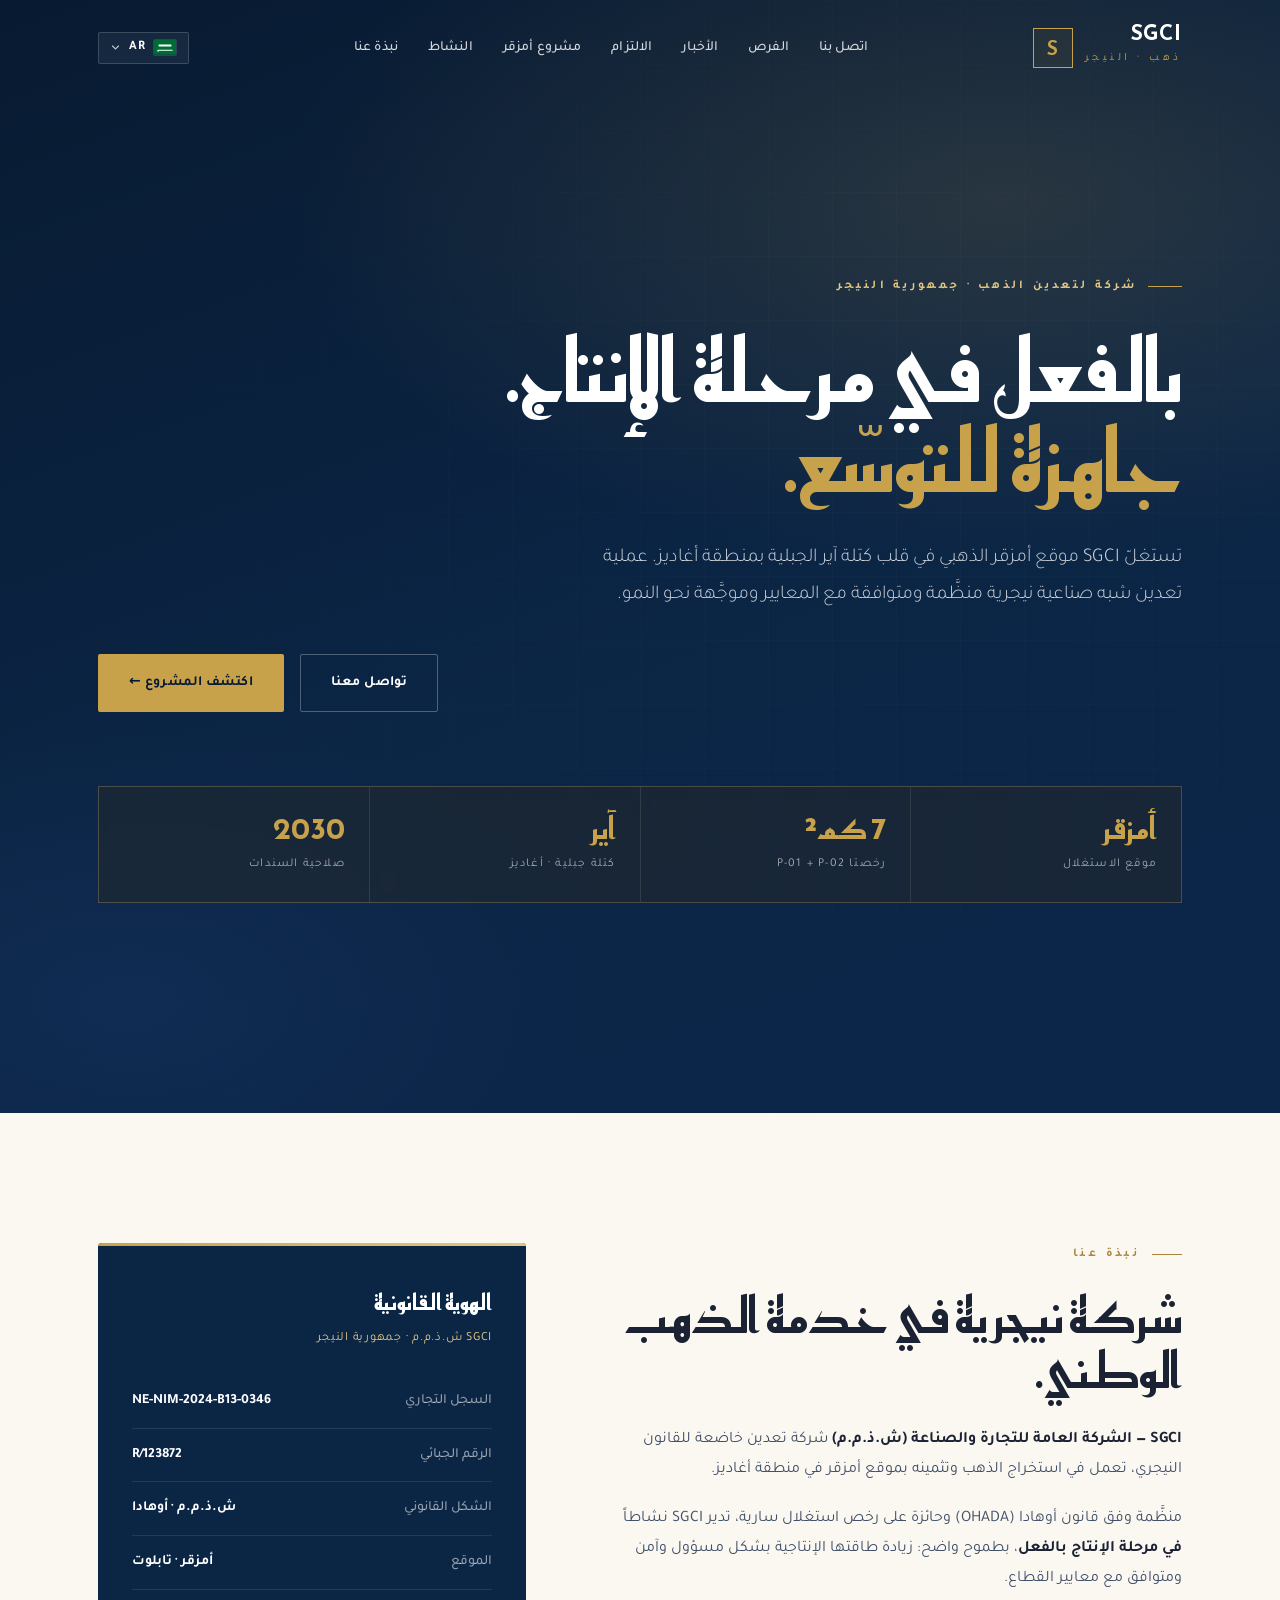
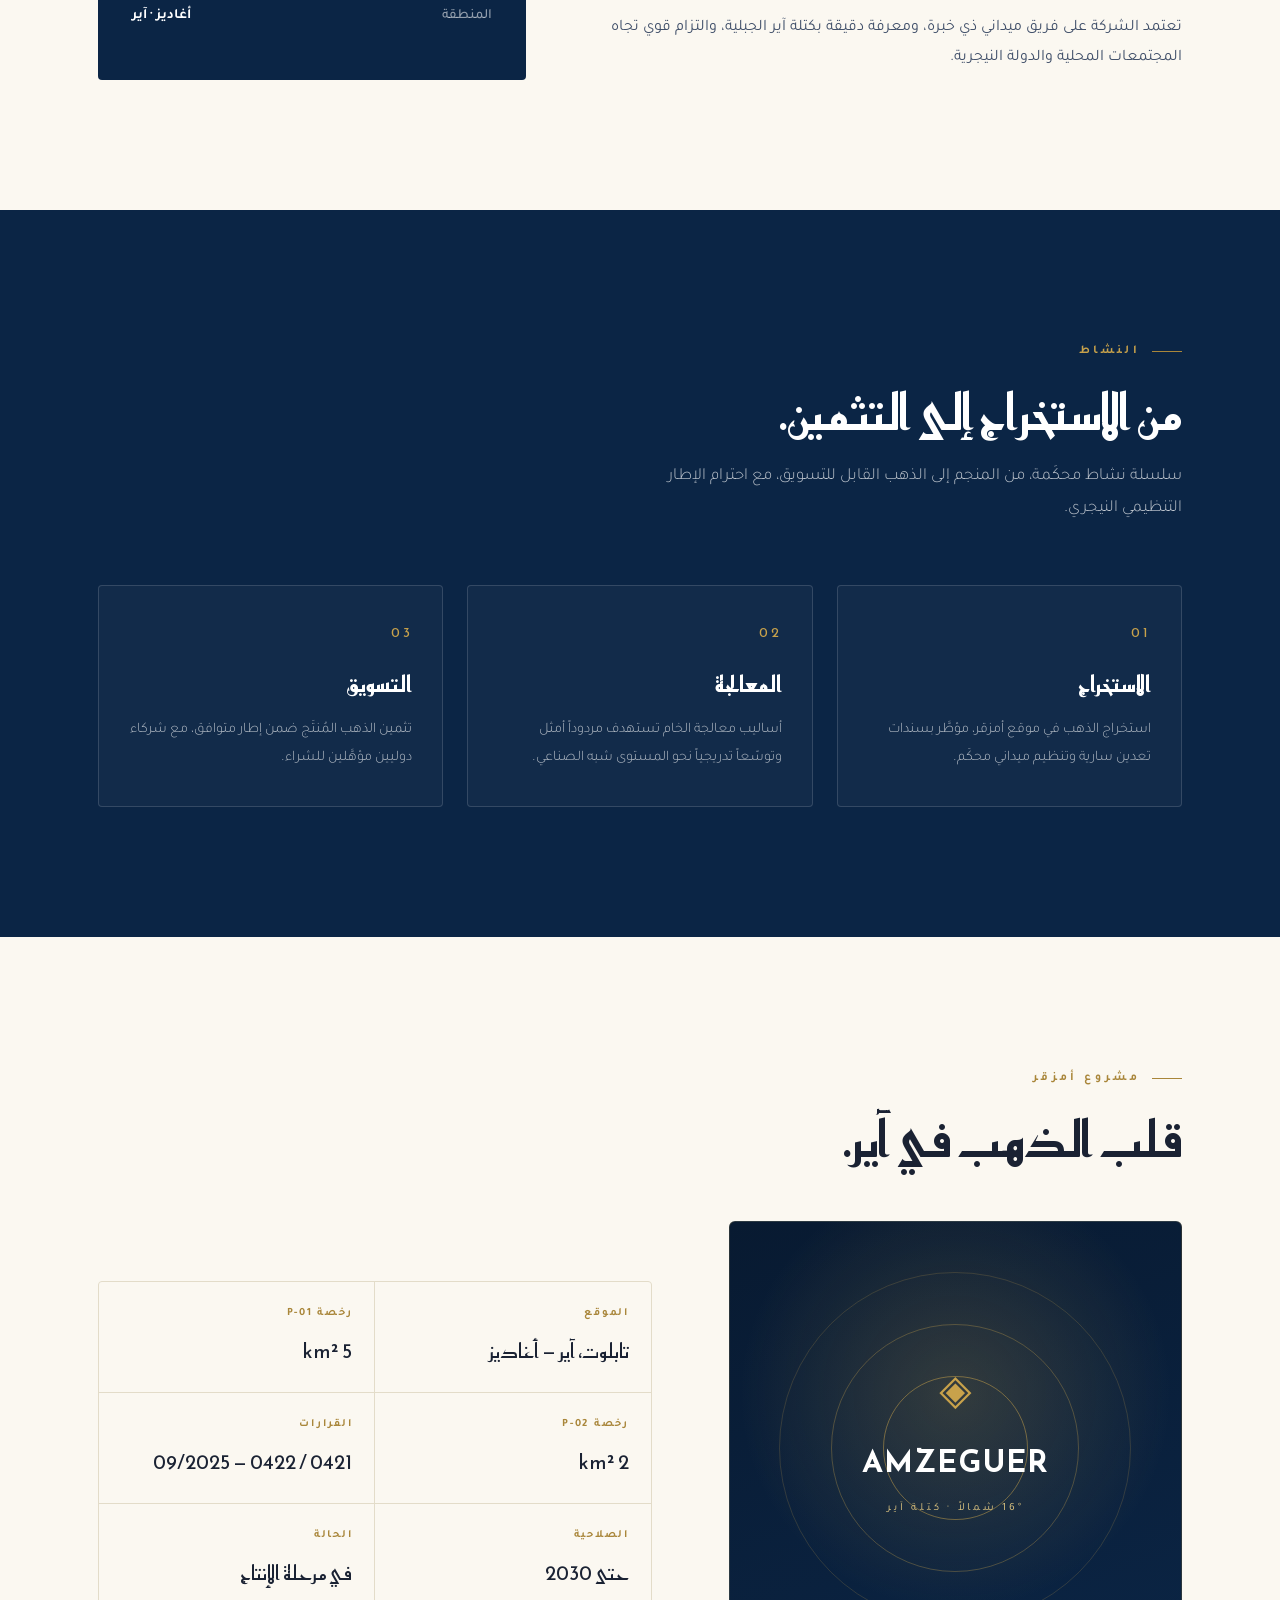
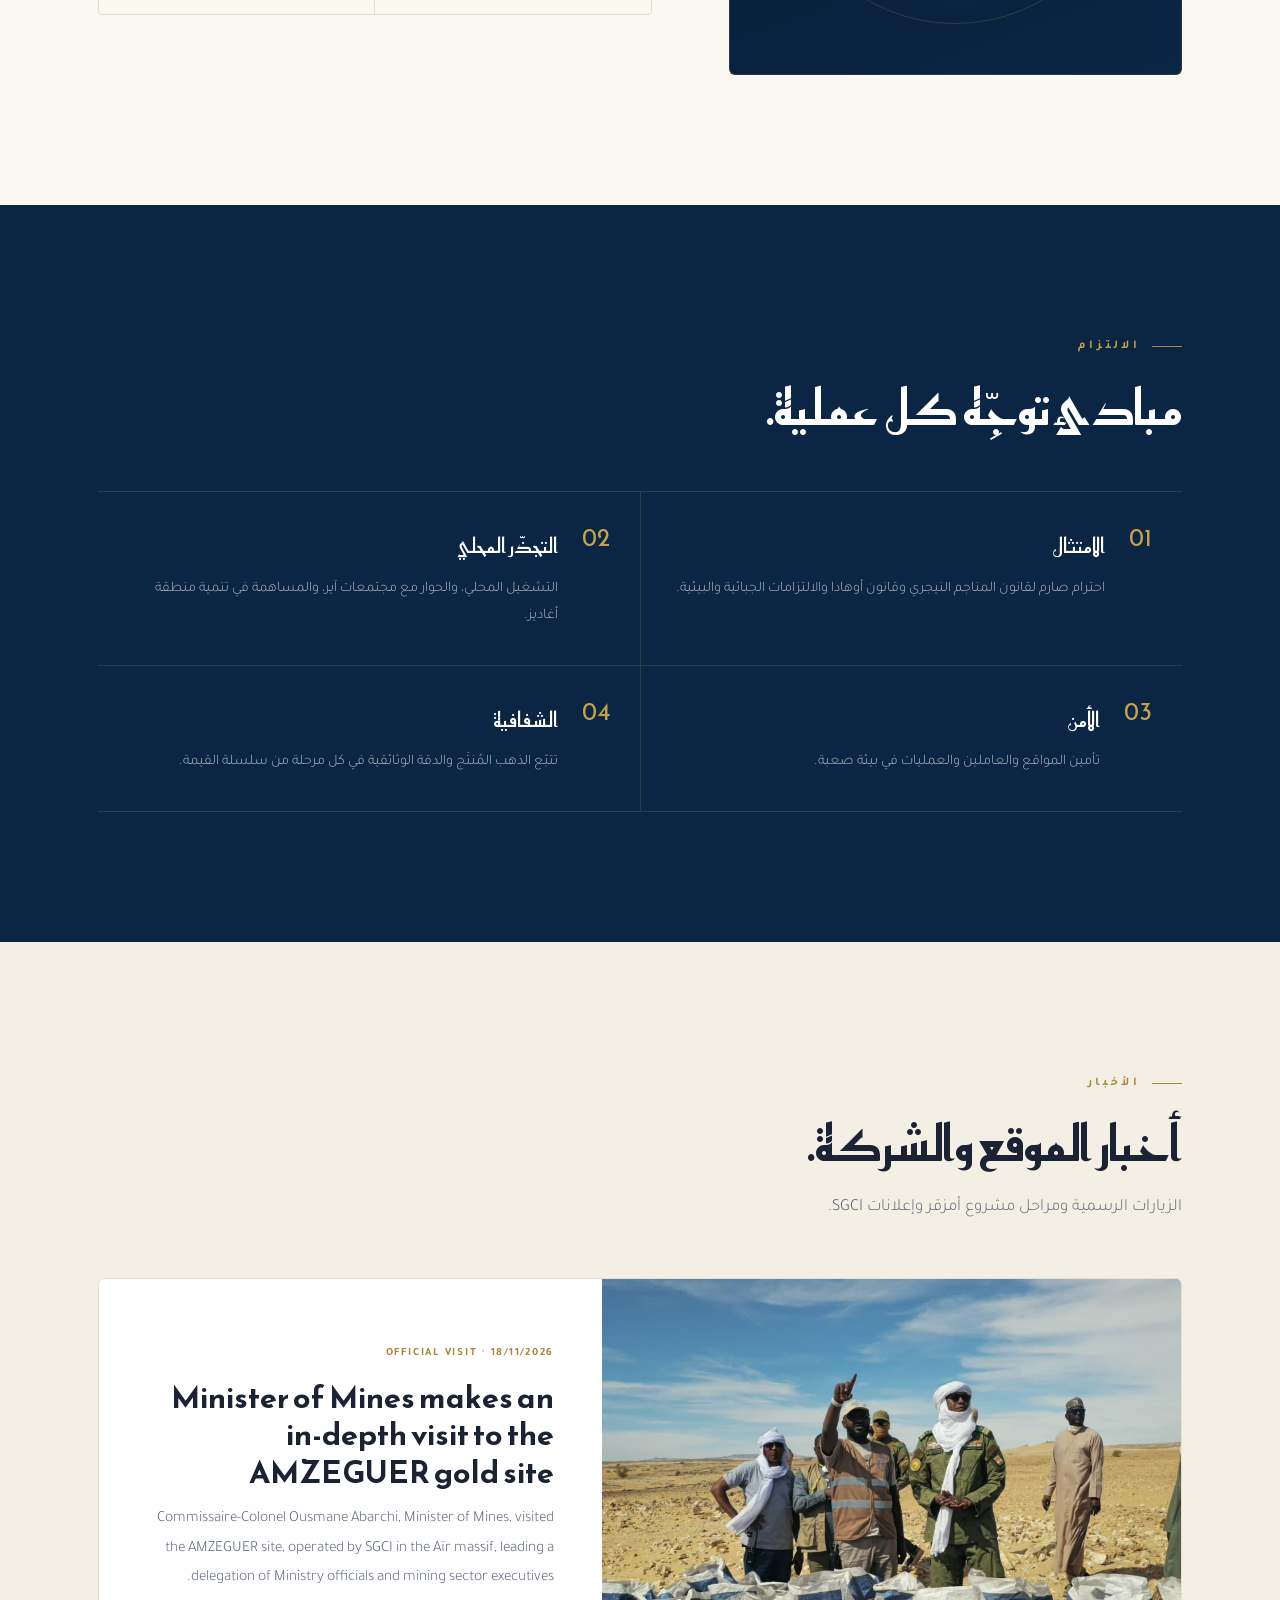
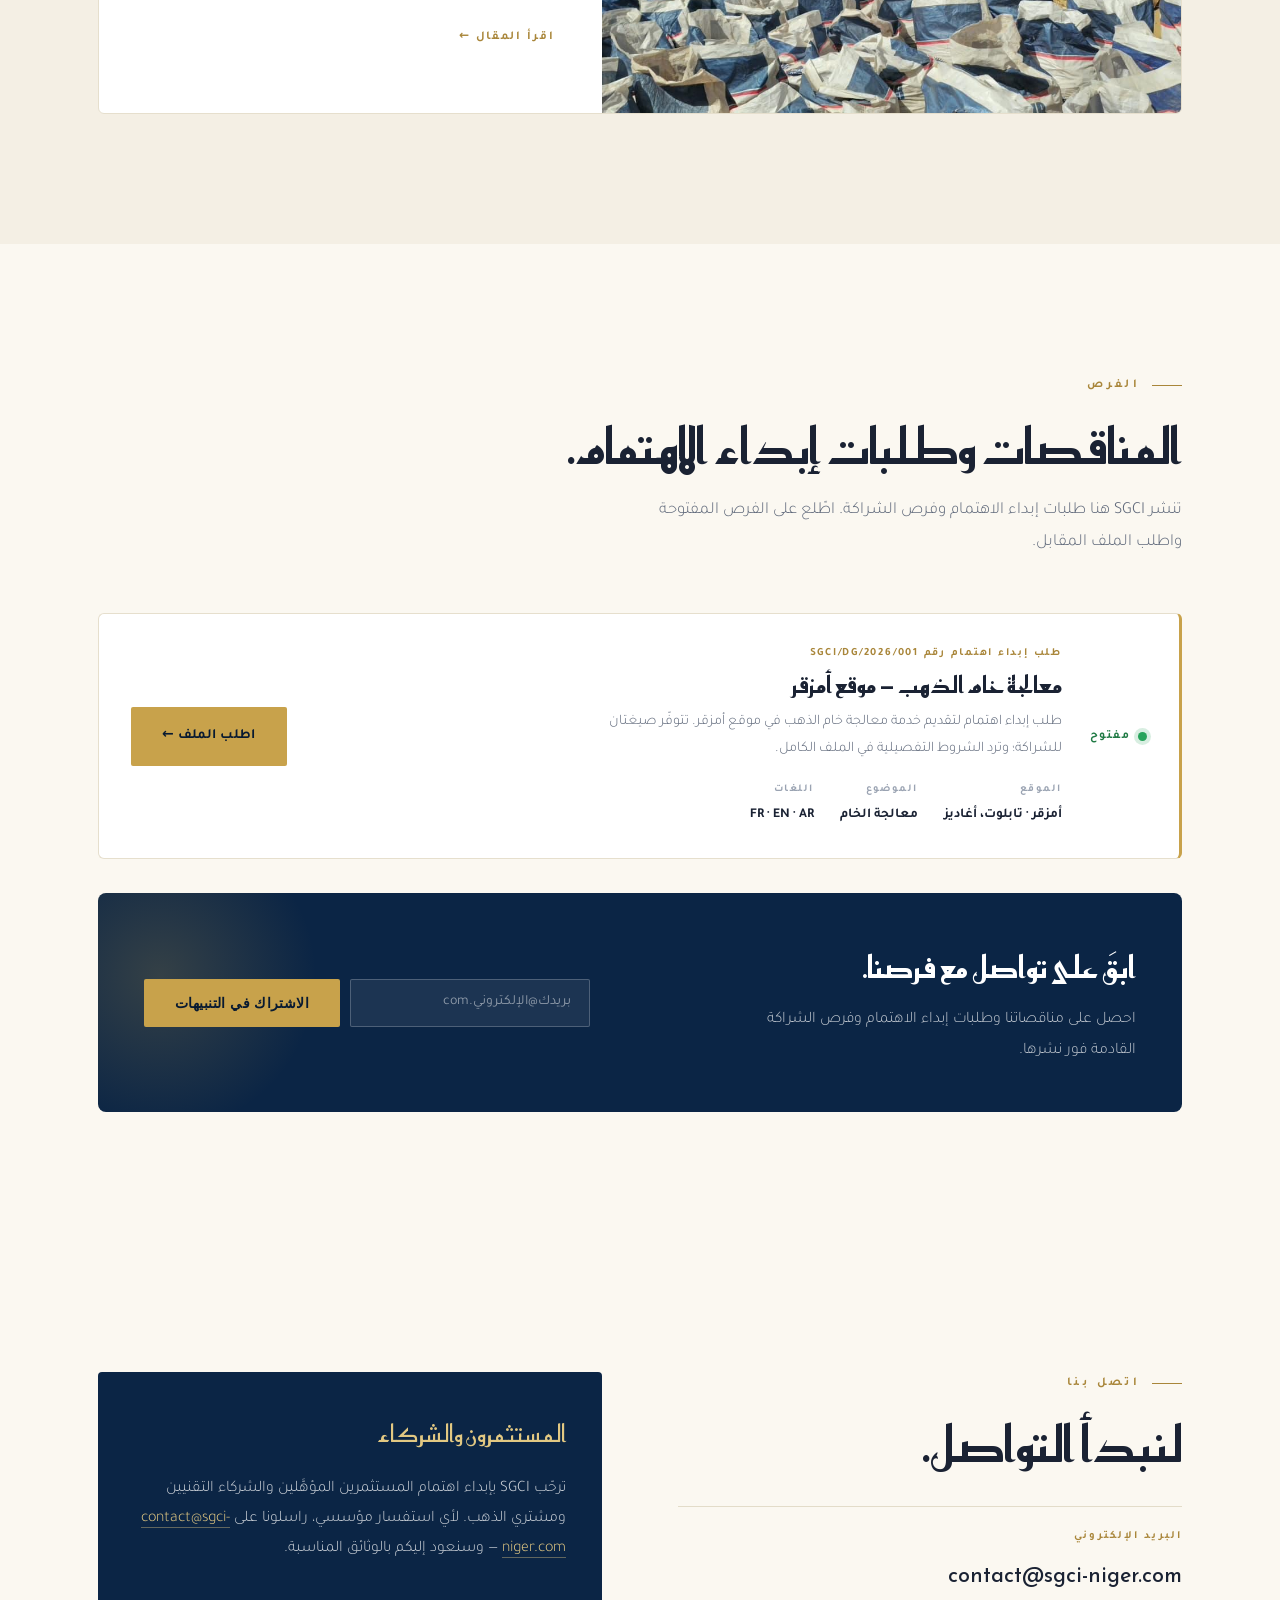
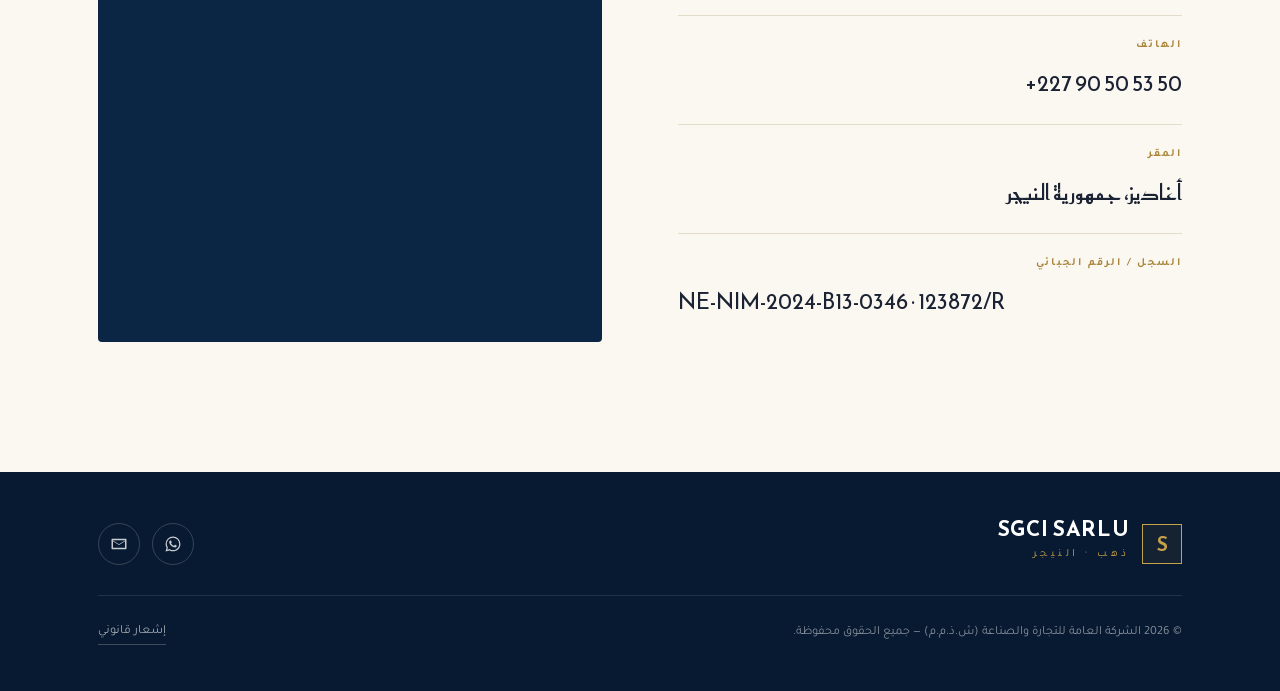
==== commit 57b75670: "Publish article: Minister of Mines' visit to the AMZEGUER site (18 Nov 2026) Co-Authored-By: Claude " ====
--- a/ar/index.html
+++ b/ar/index.html
@@ -409,6 +409,7 @@
       <li><a href="#activity" data-i18n="nav.activity">النشاط</a></li>
       <li><a href="#project" data-i18n="nav.project">مشروع أمزقر</a></li>
       <li><a href="#values" data-i18n="nav.values">الالتزام</a></li>
+      <li><a href="#news" data-i18n="nav.news">الأخبار</a></li>
       <li><a href="#opportunities" data-i18n="nav.opps">الفرص</a></li>
       <li><a href="#contact" data-i18n="nav.contact">اتصل بنا</a></li>
     </ul>
@@ -535,6 +536,28 @@
 </section>
 
 <!-- ===== OPPORTUNITÉS ===== -->
+<!-- ===== NEWS ===== -->
+<section id="news" class="news">
+  <div class="wrap">
+    <div class="reveal" style="max-width:760px">
+      <div class="sec-eyebrow" data-i18n="news.eyebrow">الأخبار</div>
+      <h2 class="sec-title" data-i18n="news.title">أخبار الموقع والشركة.</h2>
+      <p class="lead-2" data-i18n="news.intro">الزيارات الرسمية ومراحل مشروع أمزقر وإعلانات SGCI.</p>
+    </div>
+    <div class="news-grid">
+      <article class="news-card feature reveal">
+        <a class="news-img" href="/en/news/visite-ministre-mines-amzeguer" tabindex="-1" aria-hidden="true"><img src="/media/actualites/visite-ministre-mines/01.jpg" alt="" loading="lazy" decoding="async" width="1020" height="765" /></a>
+        <div class="news-body">
+          <div class="opp-ref">Official visit · 18/11/2026</div>
+          <h3><a href="/en/news/visite-ministre-mines-amzeguer">Minister of Mines makes an in-depth visit to the AMZEGUER gold site</a></h3>
+          <p>Commissaire-Colonel Ousmane Abarchi, Minister of Mines, visited the AMZEGUER site, operated by SGCI in the Aïr massif, leading a delegation of Ministry officials and mining sector executives.</p>
+          <a class="news-more" href="/en/news/visite-ministre-mines-amzeguer">اقرأ المقال ←</a>
+        </div>
+      </article>
+    </div>
+  </div>
+</section>
+
 <section id="opportunities">
   <div class="wrap">
     <div class="reveal" style="max-width:760px">
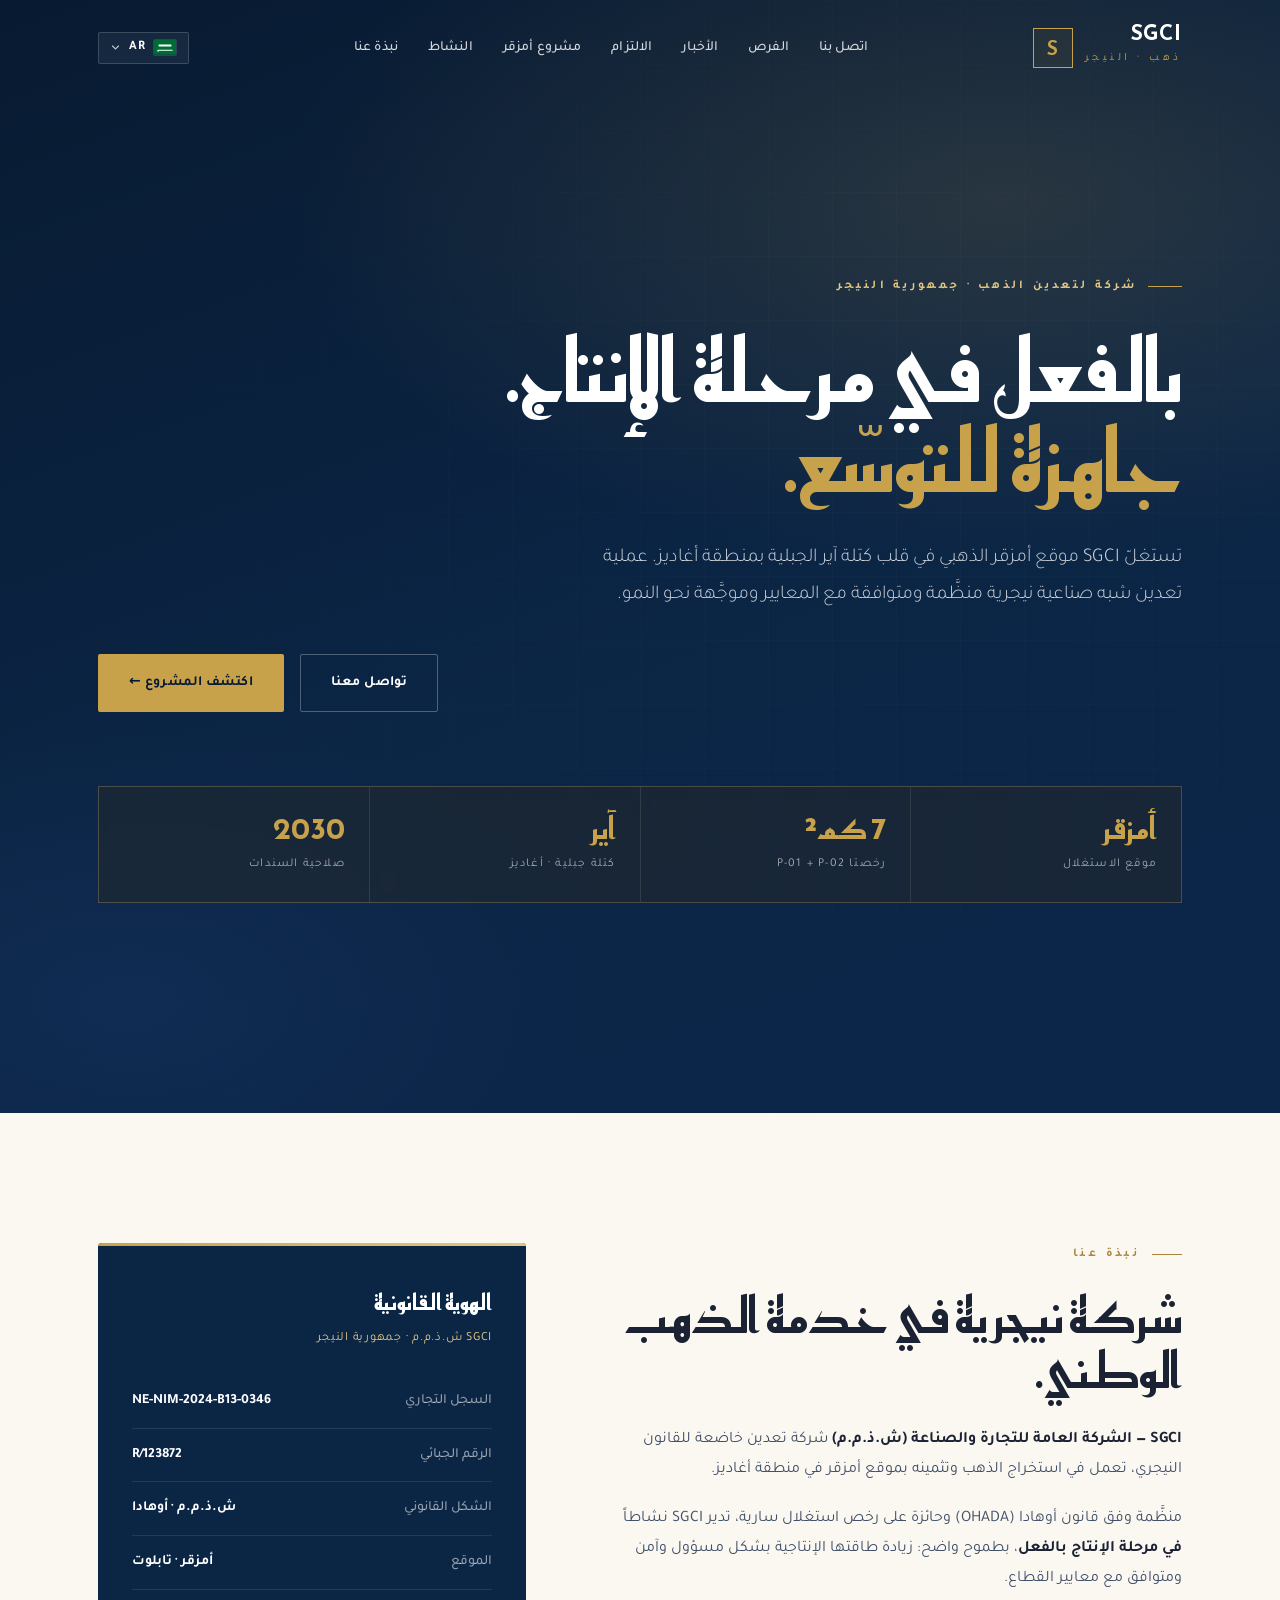
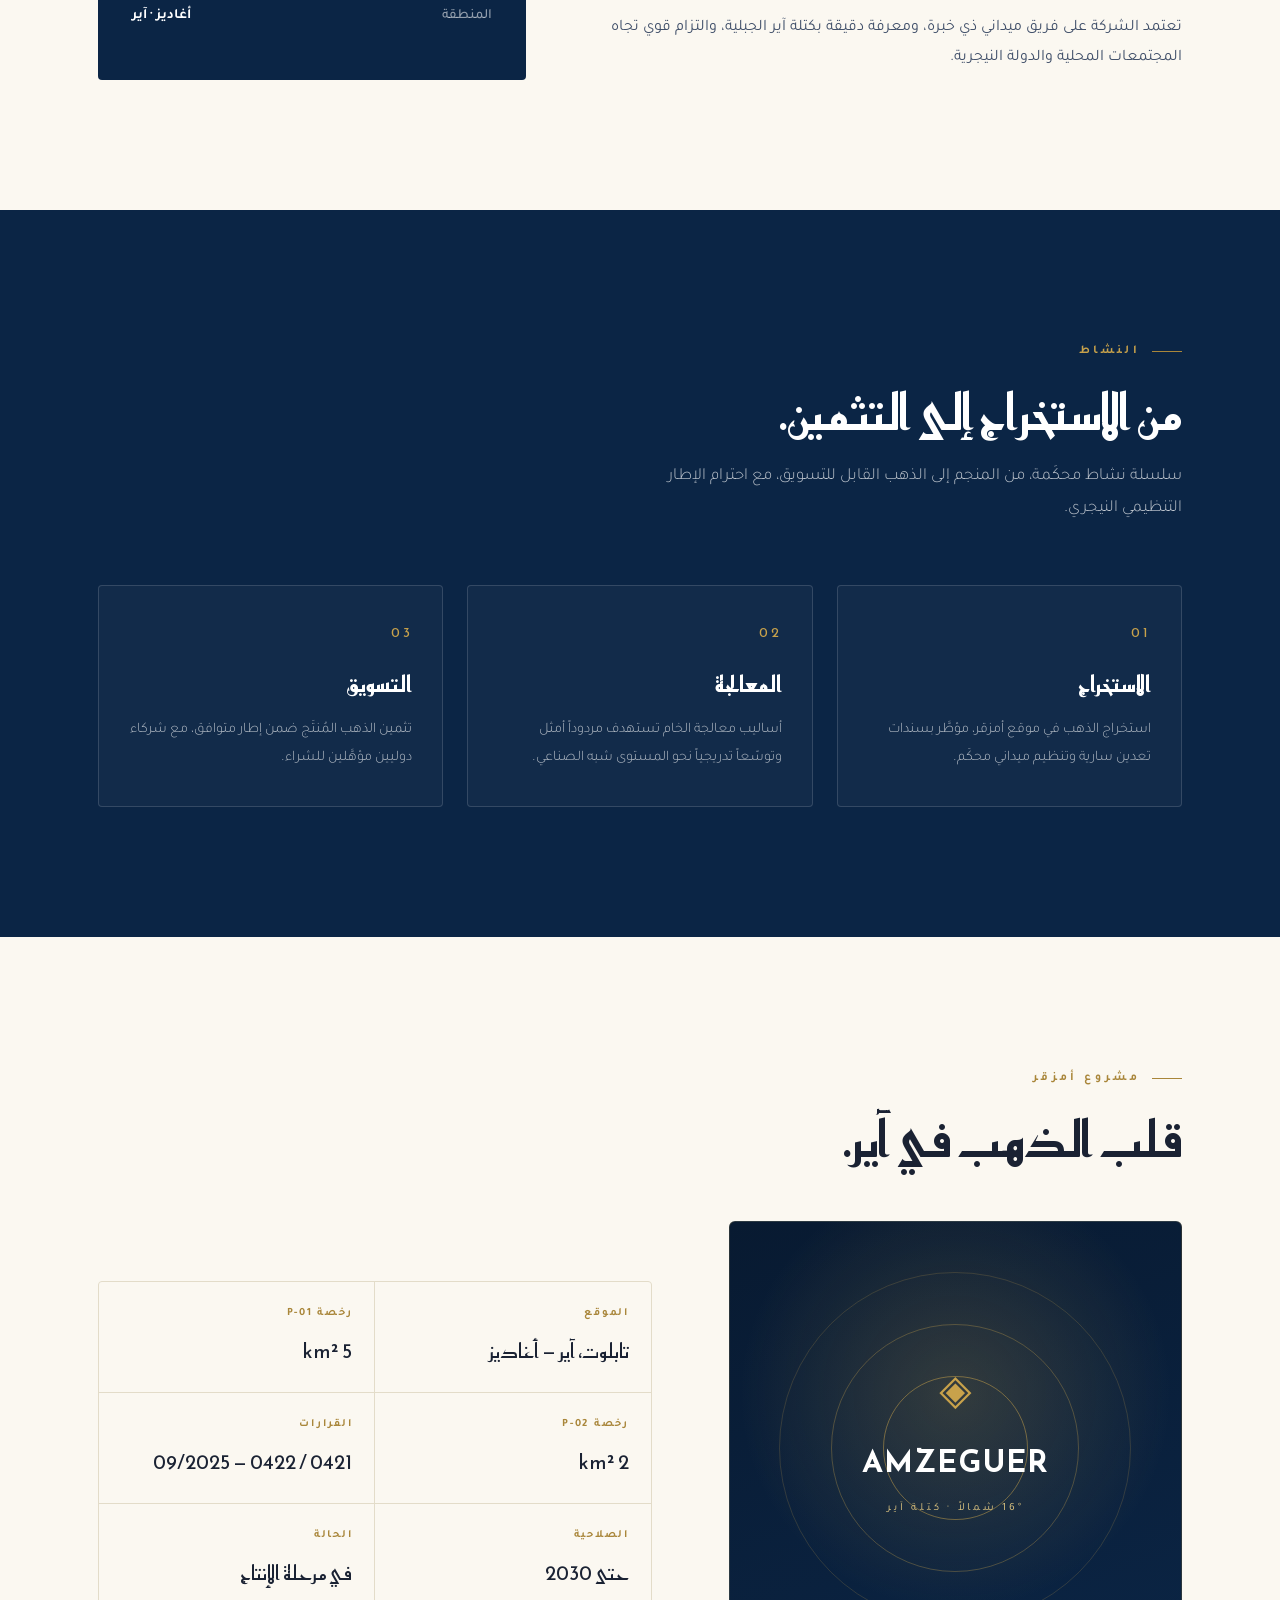
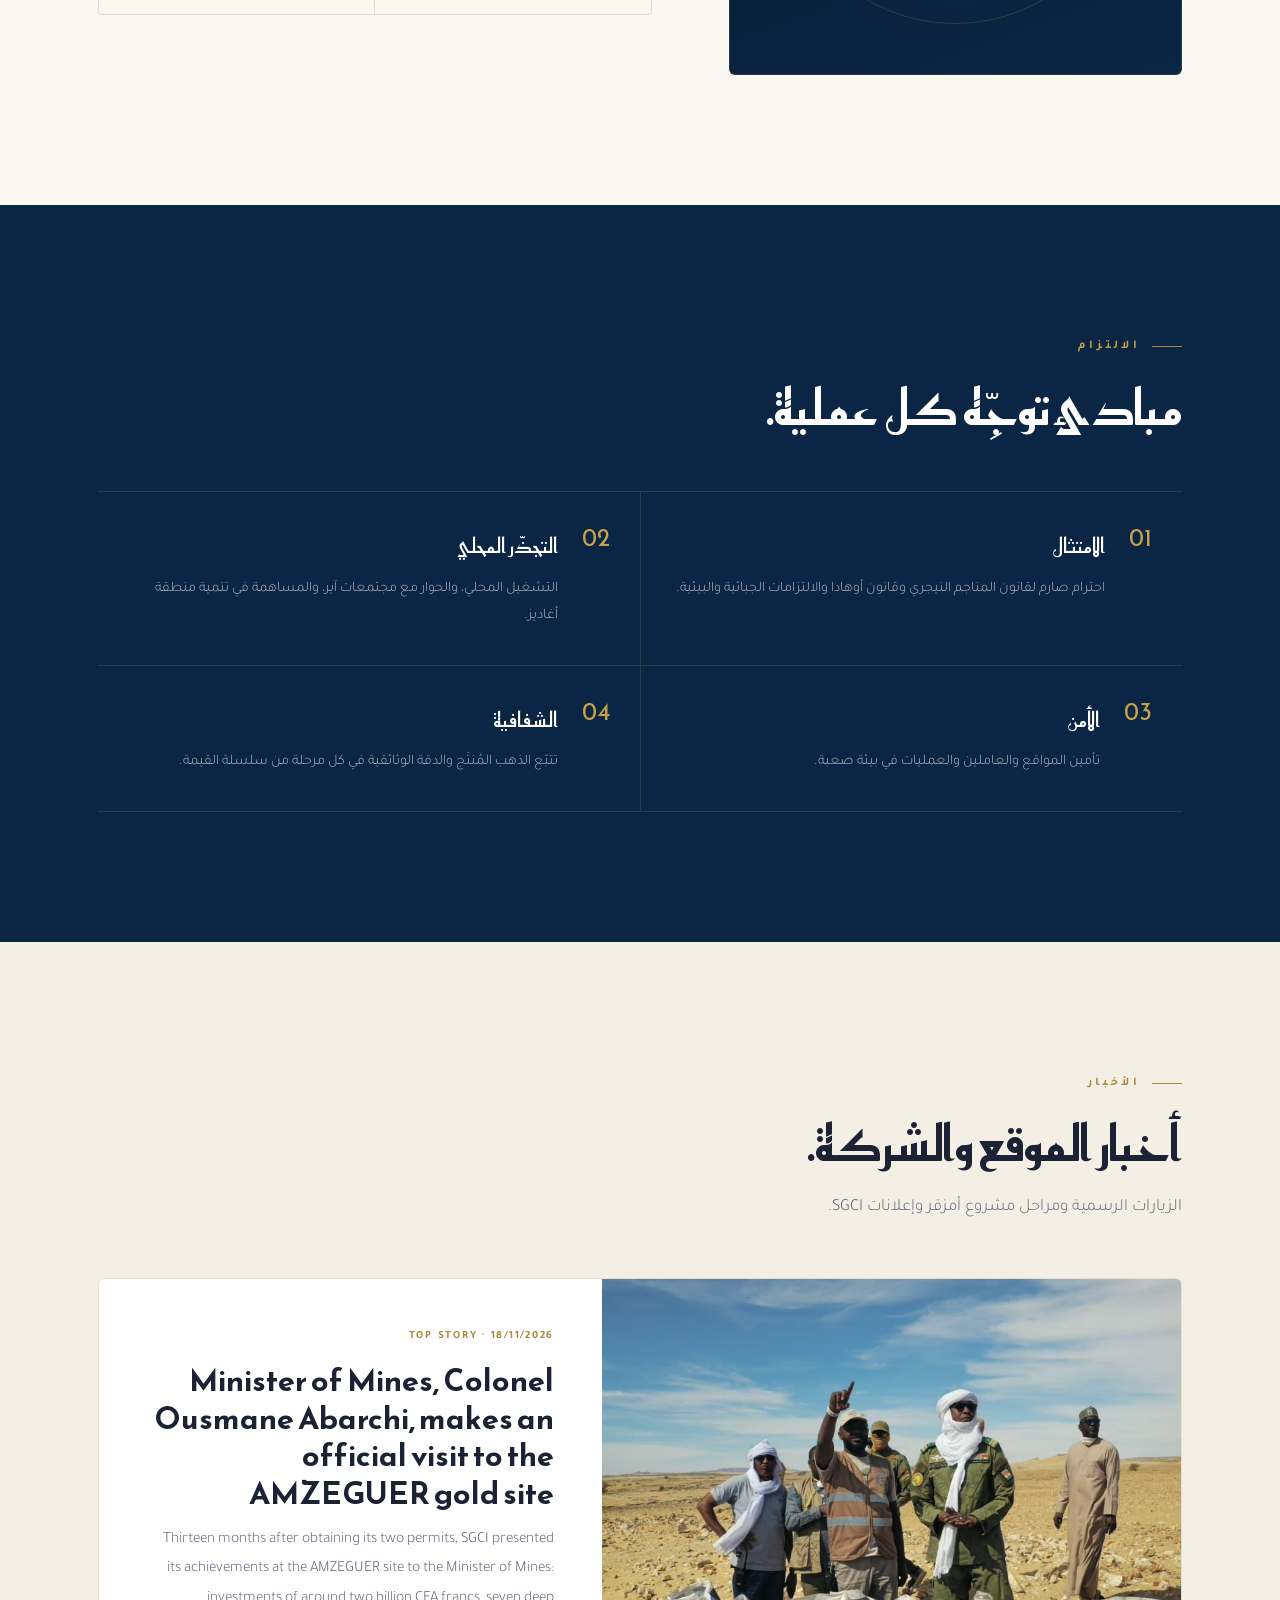
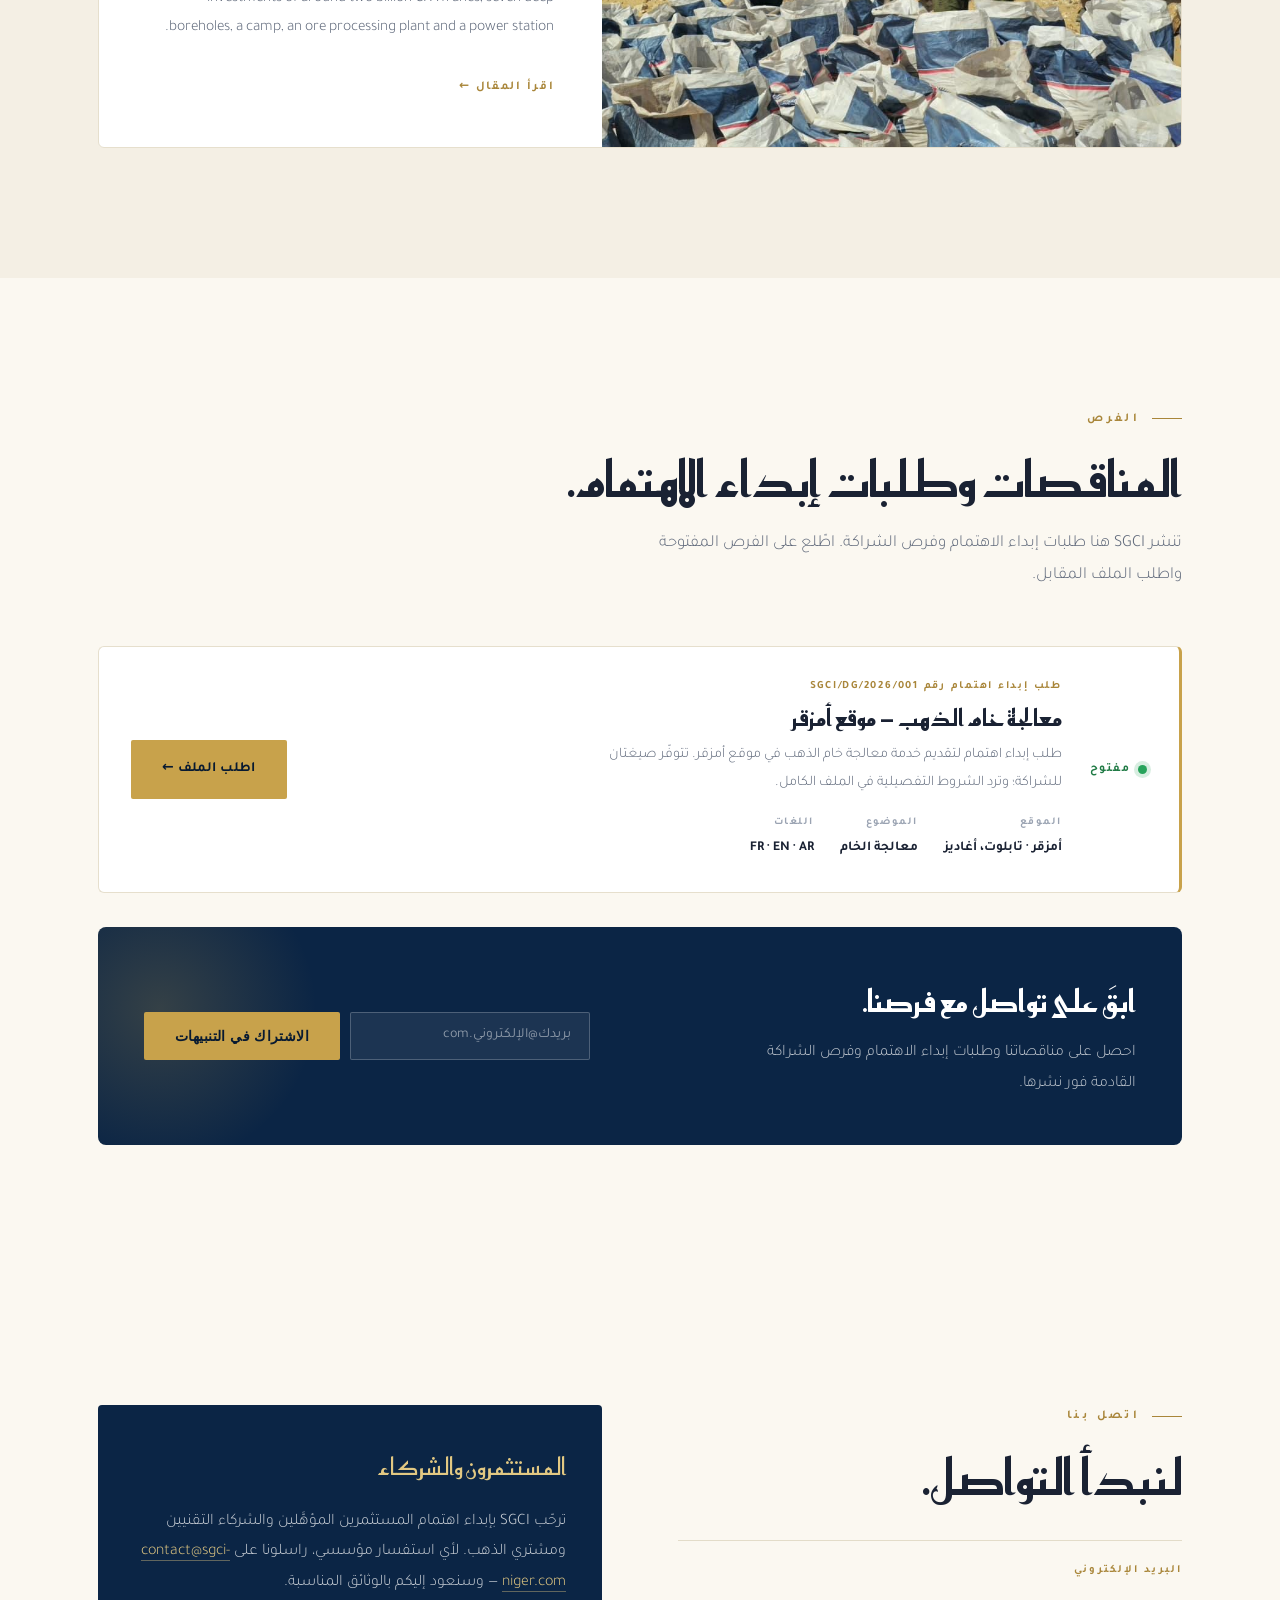
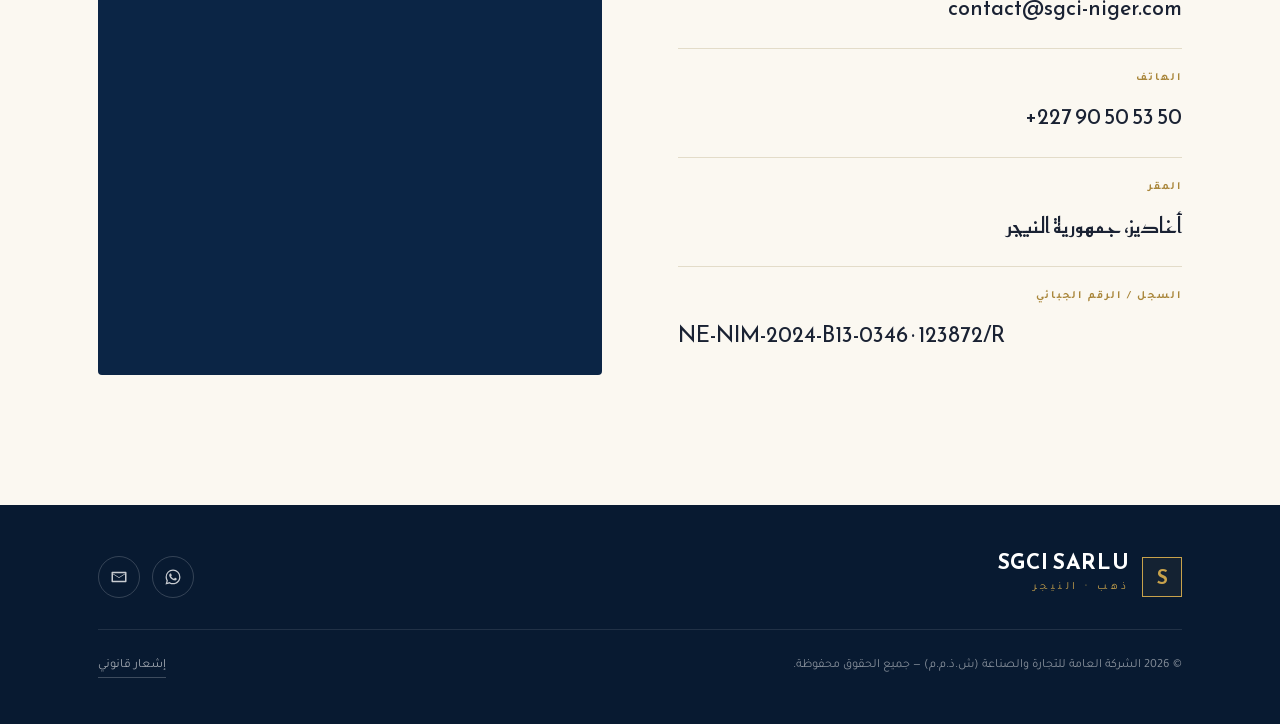
==== commit 60024c5a: "Actualité à la une : visite officielle du Ministre des Mines sur le site AMZEGUER (article complet F" ====
--- a/ar/index.html
+++ b/ar/index.html
@@ -548,9 +548,9 @@
       <article class="news-card feature reveal">
         <a class="news-img" href="/en/news/visite-ministre-mines-amzeguer" tabindex="-1" aria-hidden="true"><img src="/media/actualites/visite-ministre-mines/01.jpg" alt="" loading="lazy" decoding="async" width="1020" height="765" /></a>
         <div class="news-body">
-          <div class="opp-ref">Official visit · 18/11/2026</div>
-          <h3><a href="/en/news/visite-ministre-mines-amzeguer">Minister of Mines makes an in-depth visit to the AMZEGUER gold site</a></h3>
-          <p>Commissaire-Colonel Ousmane Abarchi, Minister of Mines, visited the AMZEGUER site, operated by SGCI in the Aïr massif, leading a delegation of Ministry officials and mining sector executives.</p>
+          <div class="opp-ref">Top story · 18/11/2026</div>
+          <h3><a href="/en/news/visite-ministre-mines-amzeguer">Minister of Mines, Colonel Ousmane Abarchi, makes an official visit to the AMZEGUER gold site</a></h3>
+          <p>Thirteen months after obtaining its two permits, SGCI presented its achievements at the AMZEGUER site to the Minister of Mines: investments of around two billion CFA francs, seven deep boreholes, a camp, an ore processing plant and a power station.</p>
           <a class="news-more" href="/en/news/visite-ministre-mines-amzeguer">اقرأ المقال ←</a>
         </div>
       </article>
